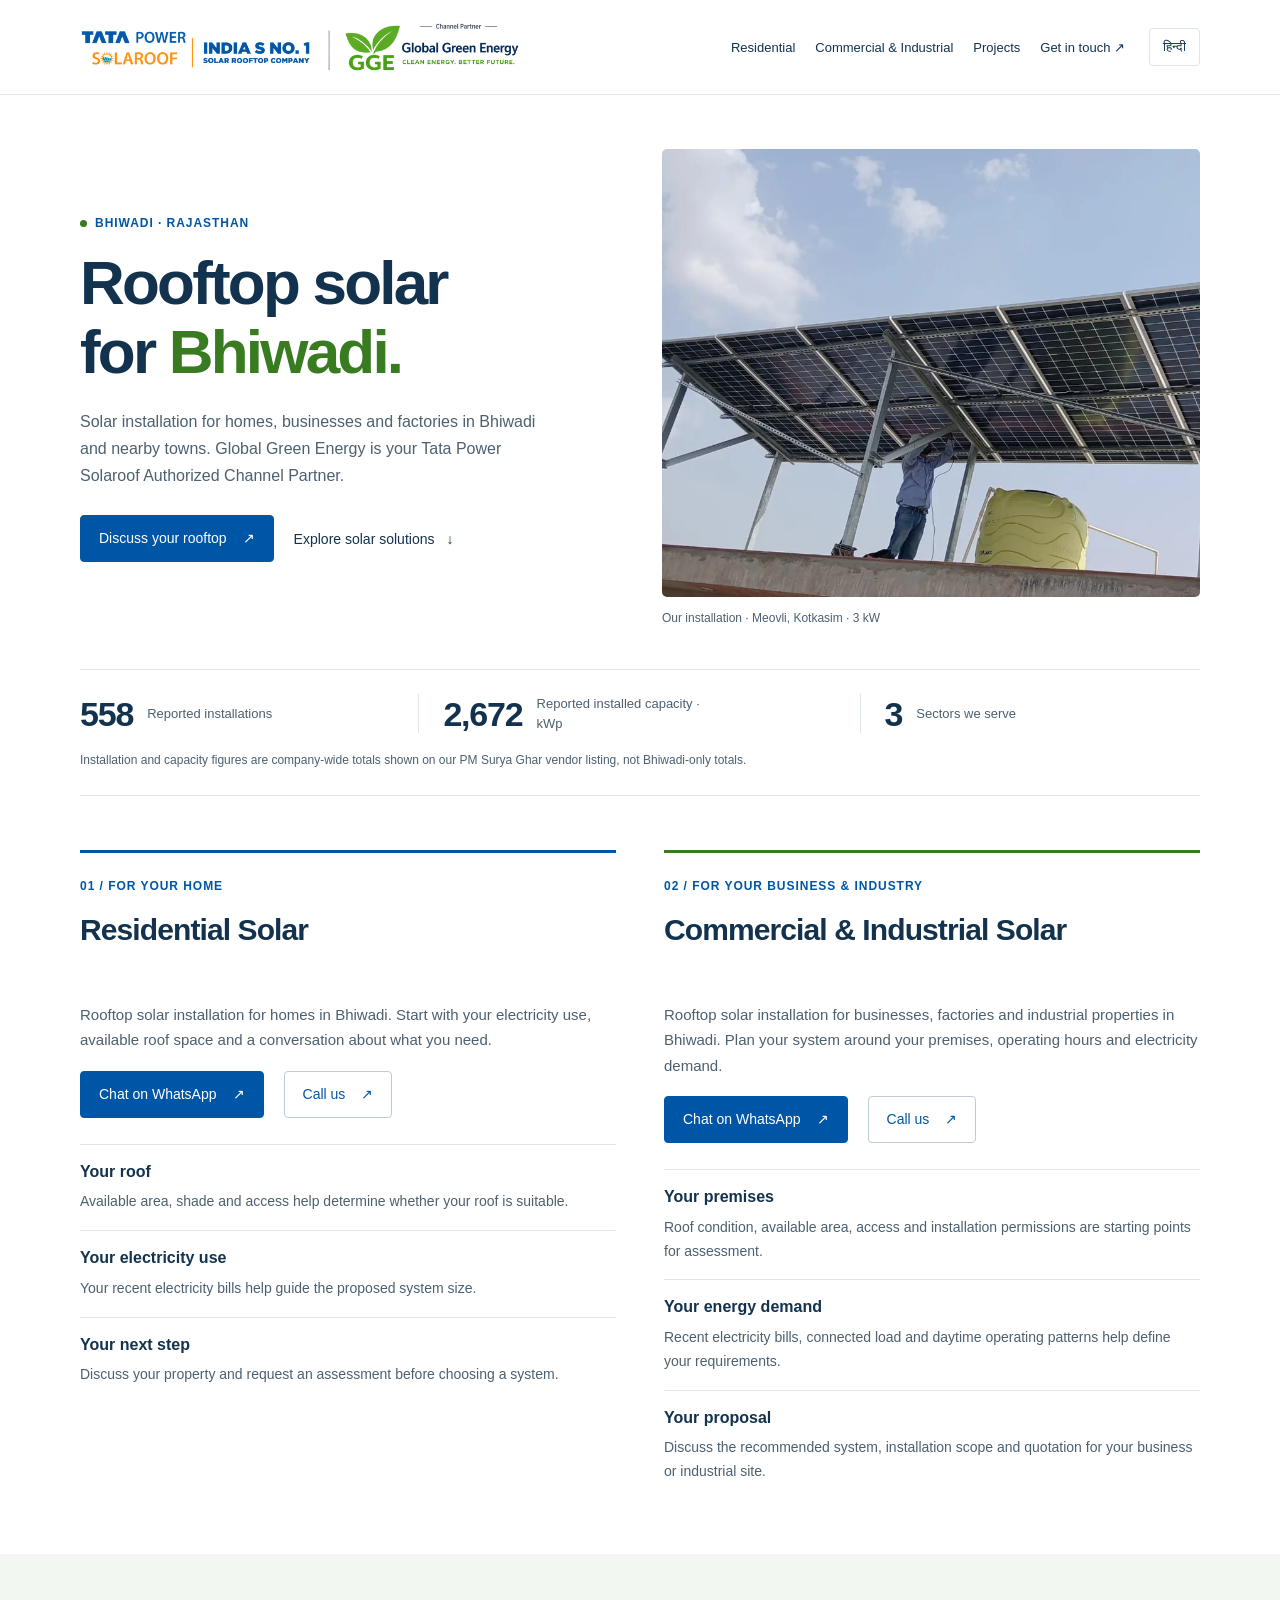
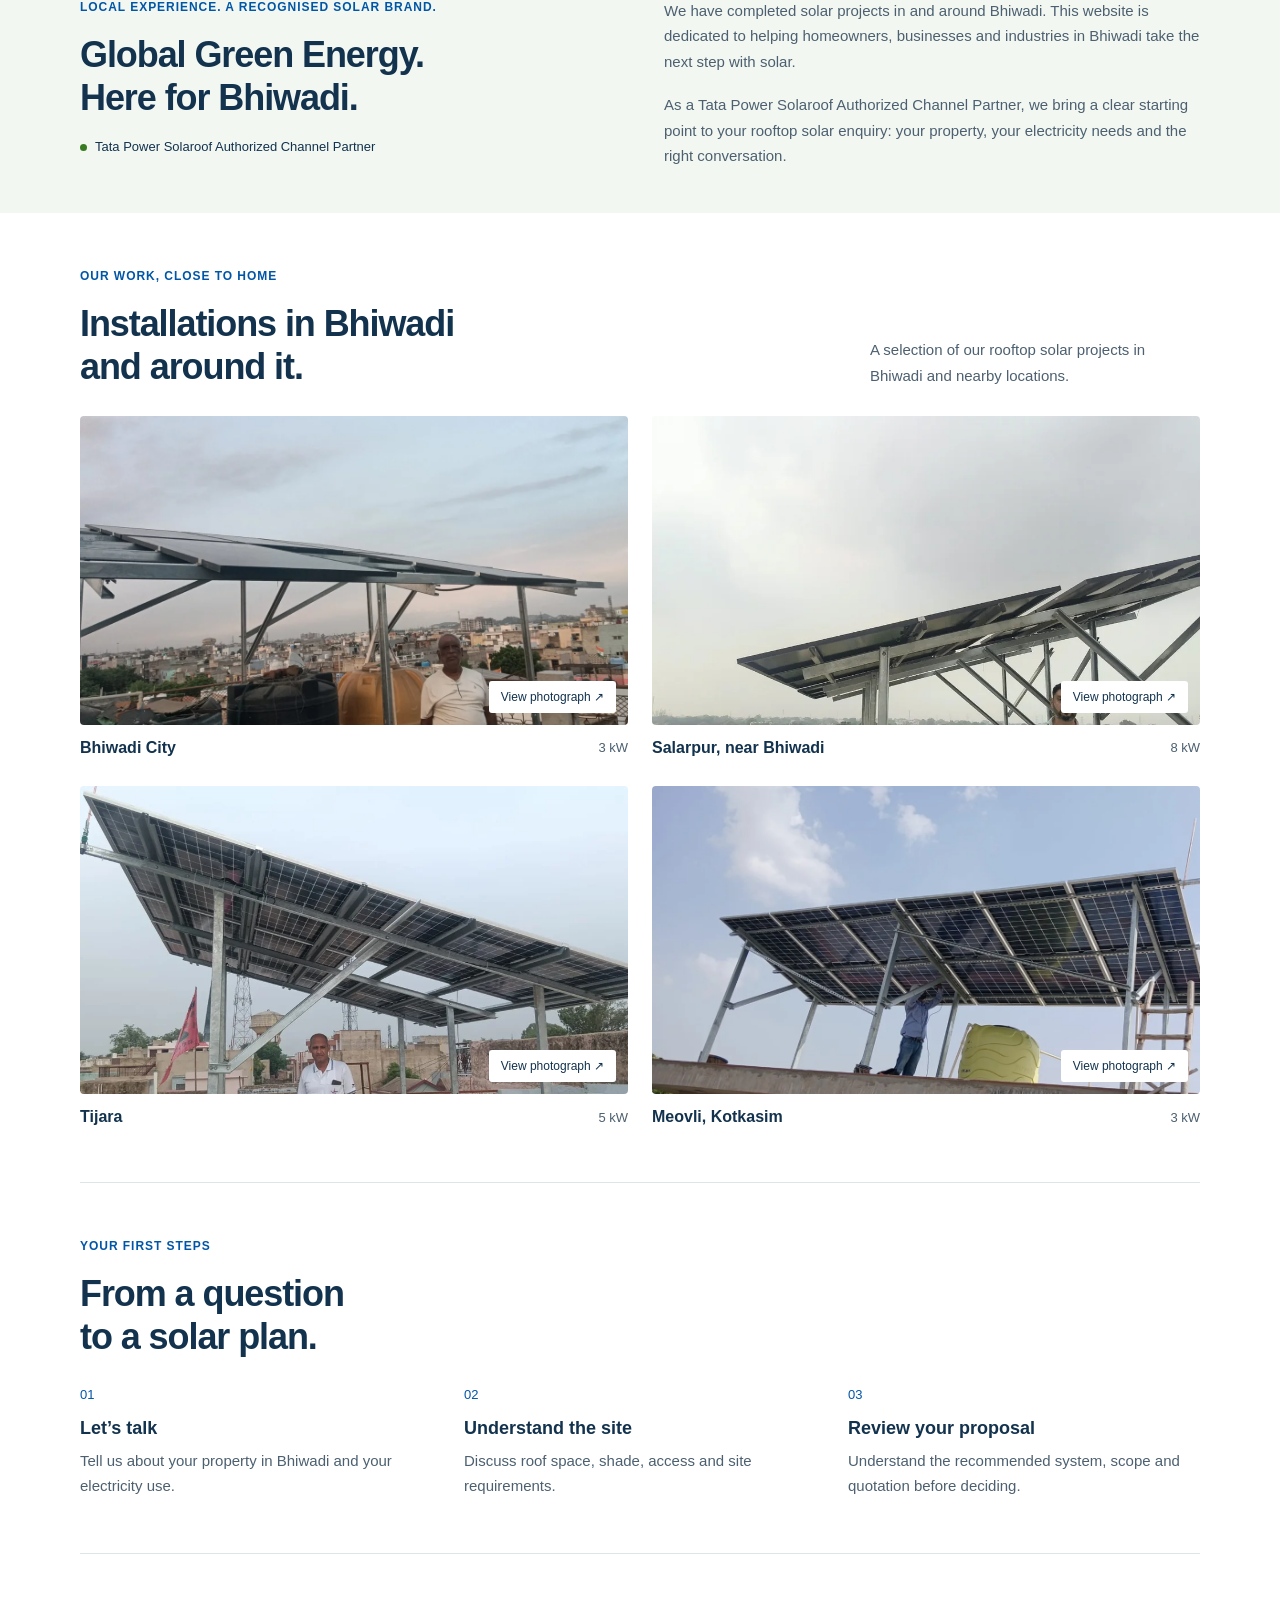
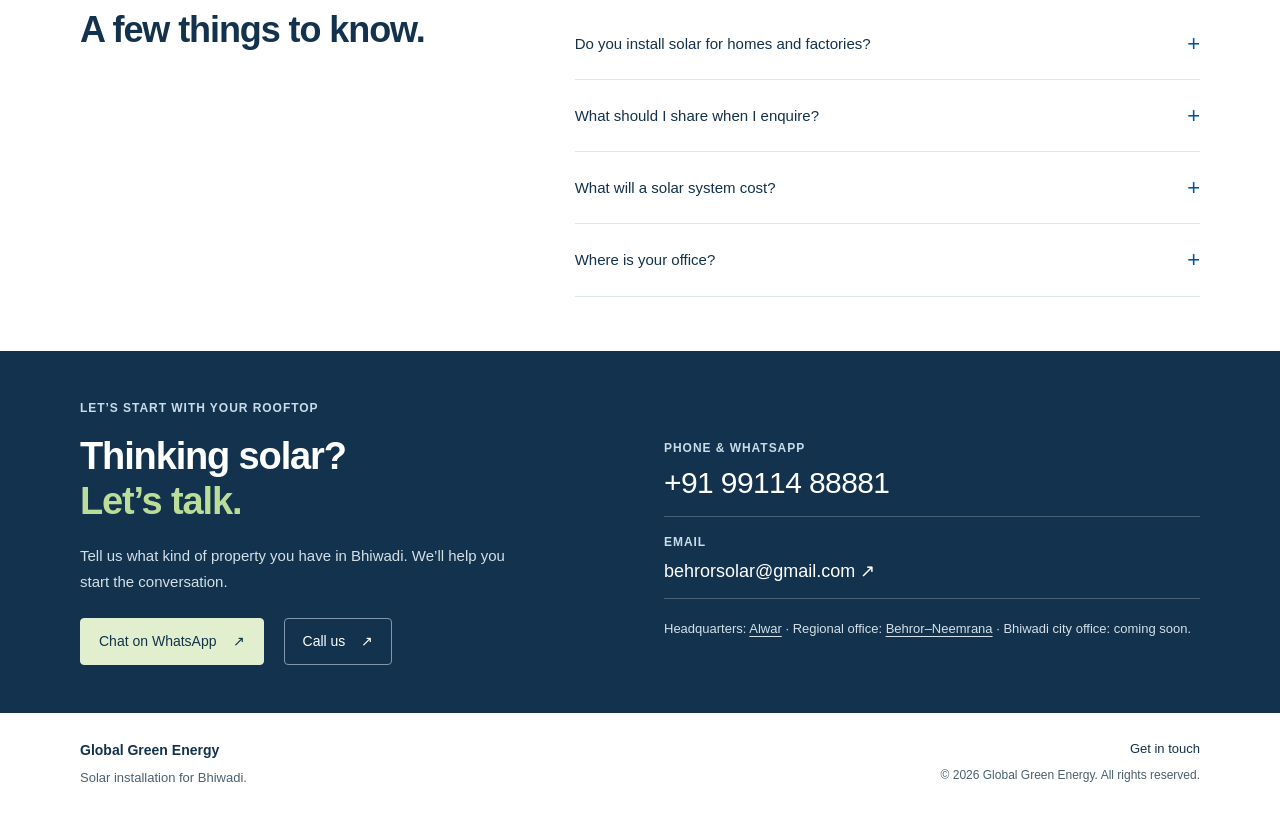
==== index.html @ 9666decd "Add files via upload" ====
<!doctype html>
<html lang="en">
  <head>
    <meta charset="utf-8">
    <meta name="viewport" content="width=device-width, initial-scale=1">
    <title>Solar Installation in Bhiwadi | Global Green Energy</title>
    <meta name="description" content="Solar installation for homes, businesses and factories in Bhiwadi and nearby towns. Global Green Energy is your Tata Power Solaroof Authorized Channel Partner.">
    <link rel="canonical" href="https://www.globalgreenenergy.co.in/">
    <link rel="alternate" hreflang="en" href="https://www.globalgreenenergy.co.in/">
    <link rel="alternate" hreflang="hi" href="https://www.globalgreenenergy.co.in/hi/">
    <link rel="alternate" hreflang="x-default" href="https://www.globalgreenenergy.co.in/">
    <meta property="og:title" content="Solar Installation in Bhiwadi | Global Green Energy">
    <meta property="og:description" content="Solar installation for homes, businesses and factories in Bhiwadi and nearby towns. Global Green Energy is your Tata Power Solaroof Authorized Channel Partner.">
    <meta property="og:type" content="website">
    <meta property="og:url" content="https://www.globalgreenenergy.co.in/">
    <meta property="og:locale" content="en_IN">
    <meta name="theme-color" content="#0056a6">
    <link rel="icon" href="/favicon.svg" type="image/svg+xml">
    <link rel="stylesheet" href="/styles.css">
  </head>
  <body>
    <a class="skip-link" href="#main">Skip to content</a>
    <!-- Header: logo, navigation and language link -->
    <header class="site-header">
      <div class="wrap header-inner">
        <a class="brand" href="#main" aria-label="Global Green Energy Home"><picture><source type="image/webp" srcset="/images/combined-logo-800.webp 800w, /images/combined-logo-1600.webp 1600w" sizes="(max-width: 600px) calc(100vw - 40px), 440px"><img class="brand-logo" src="/images/combined-logo.png" width="800" height="91" alt="Tata Power Solaroof Authorized Channel Partner — Global Green Energy" fetchpriority="high" decoding="async"></picture></a>
        <nav aria-label="Main navigation">
          <a href="#residential">Residential</a>
          <a href="#commercial-industrial">Commercial &amp; Industrial</a>
          <a href="#projects">Projects</a>
          <a href="#contact">Get in touch <span aria-hidden="true">↗</span></a>
        </nav>
        <a class="language-link" lang="hi" hreflang="hi" href="/hi/">हिन्दी</a>
      </div>
    </header>
    <main id="main">
      <!-- Introduction: edit the heading, text and photo here -->
      <section class="hero wrap">
        <div class="hero-copy">
          <p class="eyebrow"><span class="status-dot"></span>BHIWADI · RAJASTHAN</p>
          <h1>Rooftop solar<br>for <em>Bhiwadi.</em></h1>
          <p class="hero-intro">Solar installation for homes, businesses and factories in Bhiwadi and nearby towns. Global Green Energy is your Tata Power Solaroof Authorized Channel Partner.</p>
          <div class="actions">
            <a class="button" href="#contact">Discuss your rooftop <span aria-hidden="true">↗</span></a>
            <a class="text-link" href="#solutions">Explore solar solutions <span aria-hidden="true">↓</span></a>
          </div>
        </div>
        <figure class="hero-photo">
          <img src="/images/meovli-kotkasim-3kw.webp" width="1200" height="714" alt="Our 3 kW rooftop solar installation in Meovli, Kotkasim" fetchpriority="high" decoding="async">
          <figcaption>Our installation · Meovli, Kotkasim · 3 kW</figcaption>
        </figure>
      </section>
      <section class="stats-section wrap" aria-label="Our experience">
        <div class="stats">
          <div>
            <strong>558</strong>
            <span>Reported installations</span>
          </div>
          <div>
            <strong>2,672</strong>
            <span>Reported installed capacity · kWp</span>
          </div>
          <div>
            <strong>3</strong>
            <span>Sectors we serve</span>
          </div>
        </div>
        <p class="stats-note">Installation and capacity figures are company-wide totals shown on our PM Surya Ghar vendor listing, not Bhiwadi-only totals.</p>
      </section>
      <!-- Services: residential and commercial / industrial -->
      <div class="wrap solar-sections" id="solutions">
        <section class="solar-section" id="residential" aria-labelledby="residential-title">
          <div class="solar-section-intro">
            <p class="eyebrow">01 / FOR YOUR HOME</p>
            <h2 id="residential-title">Residential Solar</h2>
            <p>Rooftop solar installation for homes in Bhiwadi. Start with your electricity use, available roof space and a conversation about what you need.</p>
            <div class="actions">
              <a class="button" href="https://wa.me/919911488881?text=Hello%20Global%20Green%20Energy%2C%20I%20would%20like%20to%20discuss%20residential%20rooftop%20solar%20in%20Bhiwadi." target="_blank" rel="noopener noreferrer">Chat on WhatsApp <span aria-hidden="true">↗</span></a>
              <a class="button outline" href="tel:+919911488881">Call us <span aria-hidden="true">↗</span></a>
            </div>
          </div>
          <div class="solar-section-points">
            <article>
              <h3>Your roof</h3>
              <p>Available area, shade and access help determine whether your roof is suitable.</p>
            </article>
            <article>
              <h3>Your electricity use</h3>
              <p>Your recent electricity bills help guide the proposed system size.</p>
            </article>
            <article>
              <h3>Your next step</h3>
              <p>Discuss your property and request an assessment before choosing a system.</p>
            </article>
          </div>
        </section>
        <section class="solar-section" id="commercial-industrial" aria-labelledby="commercial-industrial-title">
          <div class="solar-section-intro">
            <p class="eyebrow">02 / FOR YOUR BUSINESS &amp; INDUSTRY</p>
            <h2 id="commercial-industrial-title">Commercial &amp; Industrial Solar</h2>
            <p>Rooftop solar installation for businesses, factories and industrial properties in Bhiwadi. Plan your system around your premises, operating hours and electricity demand.</p>
            <div class="actions">
              <a class="button" href="https://wa.me/919911488881?text=Hello%20Global%20Green%20Energy%2C%20I%20would%20like%20to%20discuss%20commercial%20or%20industrial%20rooftop%20solar%20in%20Bhiwadi." target="_blank" rel="noopener noreferrer">Chat on WhatsApp <span aria-hidden="true">↗</span></a>
              <a class="button outline" href="tel:+919911488881">Call us <span aria-hidden="true">↗</span></a>
            </div>
          </div>
          <div class="solar-section-points">
            <article>
              <h3>Your premises</h3>
              <p>Roof condition, available area, access and installation permissions are starting points for assessment.</p>
            </article>
            <article>
              <h3>Your energy demand</h3>
              <p>Recent electricity bills, connected load and daytime operating patterns help define your requirements.</p>
            </article>
            <article>
              <h3>Your proposal</h3>
              <p>Discuss the recommended system, installation scope and quotation for your business or industrial site.</p>
            </article>
          </div>
        </section>
      </div>
      <section class="about-section" id="experience">
        <div class="wrap about-grid">
          <div>
            <p class="eyebrow">LOCAL EXPERIENCE. A RECOGNISED SOLAR BRAND.</p>
            <h2>Global Green Energy.<br>Here for Bhiwadi.</h2>
            <div class="partner-label"><span class="status-dot"></span>Tata Power Solaroof Authorized Channel Partner</div>
          </div>
          <div class="about-copy">
            <p>We have completed solar projects in and around Bhiwadi. This website is dedicated to helping homeowners, businesses and industries in Bhiwadi take the next step with solar.</p>
            <p>As a Tata Power Solaroof Authorized Channel Partner, we bring a clear starting point to your rooftop solar enquiry: your property, your electricity needs and the right conversation.</p>
          </div>
        </div>
      </section>
      <!-- Projects: put photos in /images; update src, srcset, href, alt and the caption together -->
      <section class="section wrap project-section" id="projects" aria-labelledby="projects-title">
        <div class="section-heading">
          <div>
            <p class="eyebrow">OUR WORK, CLOSE TO HOME</p>
            <h2 id="projects-title">Installations in Bhiwadi<br>and around it.</h2>
          </div>
          <p>A selection of our rooftop solar projects in Bhiwadi and nearby locations.</p>
        </div>
        <div class="project-grid">
          <figure class="project-photo">
            <a class="project-image-link" href="/images/bhiwadi-city-3kw.webp" target="_blank" rel="noopener noreferrer" aria-label="View photograph: Bhiwadi City, 3 kW"><img src="/images/bhiwadi-city-3kw.webp" width="1200" height="760" loading="lazy" decoding="async" alt="Bhiwadi City — 3 kW rooftop solar installation"><span class="photo-view">View photograph <span aria-hidden="true">↗</span></span></a>
            <figcaption>
              <h3>Bhiwadi City</h3>
              <span>3 kW</span>
            </figcaption>
          </figure>
          <figure class="project-photo">
            <a class="project-image-link" href="/images/salarpur-8kw.webp" target="_blank" rel="noopener noreferrer" aria-label="View photograph: Salarpur, near Bhiwadi, 8 kW"><img src="/images/salarpur-8kw.webp" width="1200" height="540" loading="lazy" decoding="async" alt="Salarpur, near Bhiwadi — 8 kW rooftop solar installation"><span class="photo-view">View photograph <span aria-hidden="true">↗</span></span></a>
            <figcaption>
              <h3>Salarpur, near Bhiwadi</h3>
              <span>8 kW</span>
            </figcaption>
          </figure>
          <figure class="project-photo">
            <a class="project-image-link" href="/images/tijara-5kw.webp" target="_blank" rel="noopener noreferrer" aria-label="View photograph: Tijara, 5 kW"><img src="/images/tijara-5kw.webp" width="1200" height="540" loading="lazy" decoding="async" alt="Tijara — 5 kW rooftop solar installation"><span class="photo-view">View photograph <span aria-hidden="true">↗</span></span></a>
            <figcaption>
              <h3>Tijara</h3>
              <span>5 kW</span>
            </figcaption>
          </figure>
          <figure class="project-photo">
            <a class="project-image-link" href="/images/meovli-kotkasim-3kw.webp" target="_blank" rel="noopener noreferrer" aria-label="View photograph: Meovli, Kotkasim, 3 kW"><img src="/images/meovli-kotkasim-3kw.webp" width="1200" height="714" loading="lazy" decoding="async" alt="Meovli, Kotkasim — 3 kW rooftop solar installation"><span class="photo-view">View photograph <span aria-hidden="true">↗</span></span></a>
            <figcaption>
              <h3>Meovli, Kotkasim</h3>
              <span>3 kW</span>
            </figcaption>
          </figure>
        </div>
      </section>
      <section class="section wrap process">
        <div class="section-heading">
          <div>
            <p class="eyebrow">YOUR FIRST STEPS</p>
            <h2>From a question<br>to a solar plan.</h2>
          </div>
        </div>
        <ol class="process-grid">
          <li>
            <span class="step-number">01</span>
            <h3>Let’s talk</h3>
            <p>Tell us about your property in Bhiwadi and your electricity use.</p>
          </li>
          <li>
            <span class="step-number">02</span>
            <h3>Understand the site</h3>
            <p>Discuss roof space, shade, access and site requirements.</p>
          </li>
          <li>
            <span class="step-number">03</span>
            <h3>Review your proposal</h3>
            <p>Understand the recommended system, scope and quotation before deciding.</p>
          </li>
        </ol>
      </section>
      <section class="section wrap faq">
        <h2>A few things to know.</h2>
        <div>
          <details>
            <summary>Do you install solar for homes and factories?<span aria-hidden="true">+</span></summary>
            <p>Yes. We offer residential, commercial and industrial solar installation in Bhiwadi.</p>
          </details>
          <details>
            <summary>What should I share when I enquire?<span aria-hidden="true">+</span></summary>
            <p>Your property location in Bhiwadi, property type and a recent electricity bill are useful starting points.</p>
          </details>
          <details>
            <summary>What will a solar system cost?<span aria-hidden="true">+</span></summary>
            <p>A quotation depends on the proposed capacity, equipment and site requirements. Contact us to discuss your property.</p>
          </details>
          <details>
            <summary>Where is your office?<span aria-hidden="true">+</span></summary>
            <p>We are headquartered in <a href="https://www.ggenergy.in/" target="_blank" rel="noopener noreferrer">Alwar</a>, with a regional office serving <a href="https://behrorsolar.in/" target="_blank" rel="noopener noreferrer">Behror–Neemrana</a>. Our office in Bhiwadi city is coming soon. Until then, please contact us by phone, WhatsApp or email.</p>
          </details>
        </div>
      </section>
      <!-- Contact: keep phone, WhatsApp and email links in both language pages in sync -->
      <section class="contact-section" id="contact">
        <div class="wrap contact-grid">
          <div>
            <p class="eyebrow">LET’S START WITH YOUR ROOFTOP</p>
            <h2>Thinking solar?<br><em>Let’s talk.</em></h2>
            <p class="contact-copy">Tell us what kind of property you have in Bhiwadi. We’ll help you start the conversation.</p>
            <div class="actions">
              <a class="button" href="https://wa.me/919911488881?text=Hello%20Global%20Green%20Energy%2C%20I%20am%20interested%20in%20solar%20installation%20in%20Bhiwadi.%20Property%20type%3A%20__.%20Monthly%20electricity%20bill%3A%20__." target="_blank" rel="noopener noreferrer">Chat on WhatsApp <span aria-hidden="true">↗</span></a>
              <a class="button outline" href="tel:+919911488881">Call us <span aria-hidden="true">↗</span></a>
            </div>
          </div>
          <div class="contact-details">
            <div>
              <span class="eyebrow">PHONE &amp; WHATSAPP</span>
              <a class="contact-value" href="tel:+919911488881">+91 99114 88881</a>
            </div>
            <div>
              <span class="eyebrow">EMAIL</span>
              <a class="contact-email" href="mailto:behrorsolar@gmail.com">behrorsolar@gmail.com <span aria-hidden="true">↗</span></a>
            </div>
            <p class="office-note">Headquarters: <a href="https://www.ggenergy.in/" target="_blank" rel="noopener noreferrer">Alwar</a> · Regional office: <a href="https://behrorsolar.in/" target="_blank" rel="noopener noreferrer">Behror–Neemrana</a> · Bhiwadi city office: coming soon.</p>
          </div>
        </div>
      </section>
    </main>
    <footer class="site-footer">
      <div class="wrap footer-inner">
        <div>
          <strong>Global Green Energy</strong>
          <p>Solar installation for Bhiwadi.</p>
        </div>
        <div>
          <a href="#contact">Get in touch</a>
          <span>© 2026 Global Green Energy. All rights reserved.</span>
        </div>
      </div>
    </footer>
  </body>
</html>
---- styles.css ----
/* Shared by English and Hindi. Change brand colours here. */
:root {
  --blue: #0056a6;
  --ink: #12324d;
  --text: #4c6070;
  --green: #397b20;
  --gold: #f5a51a;
  --line: #dde5e9;
  --wash: #f3f7f2;
  --paper: #fff;
  font-family: Arial, "Nirmala UI", sans-serif;
  color: var(--ink);
  background: var(--paper);
  font-synthesis: none;
}
* { box-sizing: border-box; }
html { scroll-behavior: smooth; scroll-padding-top: 24px; }
body { margin: 0; }
a { color: inherit; text-decoration: none; }
img { max-width: 100%; }
a, summary { -webkit-tap-highlight-color: transparent; }
a:focus-visible, summary:focus-visible { outline: 3px solid var(--gold); outline-offset: 5px; }
::selection { background: #dceccb; }
h1, h2, h3, p { margin-top: 0; }
h1, h2, h3 { font-weight: 600; }
h1 { font-size: clamp(40px, 5vw, 62px); line-height: 1.1; letter-spacing: -.045em; margin-bottom: 22px; }
h2 { font-size: clamp(28px, 3vw, 36px); line-height: 1.2; letter-spacing: -.03em; margin-bottom: 18px; }
h3 { font-size: 18px; line-height: 1.35; margin-bottom: 8px; }
p { font-size: 16px; line-height: 1.7; color: var(--text); margin-bottom: 18px; }
em { font-style: normal; color: var(--green); }
.wrap { width: min(1120px, calc(100% - 64px)); margin-inline: auto; }
.eyebrow { font-size: 12px; font-weight: 700; letter-spacing: .08em; line-height: 1.6; margin-bottom: 16px; color: var(--blue); }
.status-dot { display: inline-block; width: 7px; height: 7px; border-radius: 50%; background: var(--green); margin-right: 8px; vertical-align: middle; }
.skip-link { position: absolute; top: -100px; left: 20px; z-index: 10; padding: 15px; background: var(--ink); color: white; }
.skip-link:focus { top: 10px; }

/* Compact header; the combined logo keeps its original proportions. */
.site-header { border-bottom: 1px solid var(--line); }
.header-inner { display: flex; align-items: center; gap: 24px; padding-block: 22px; }
.brand { display: block; width: 440px; max-width: 40%; margin-right: auto; flex-shrink: 0; }
.brand-logo { display: block; width: 100%; height: auto; }
.header-inner nav { display: flex; align-items: center; gap: 20px; font-size: 13px; }
.header-inner nav a { padding-block: 12px; }
.header-inner nav a:hover, .text-link:hover { color: var(--blue); text-decoration: underline; text-underline-offset: 4px; }
.language-link { font-size: 13px; border: 1px solid var(--line); border-radius: 4px; padding: 10px 13px; white-space: nowrap; }
.language-link:hover { background: var(--wash); }

/* Introduction and genuine project photograph. */
.hero { display: grid; grid-template-columns: 1fr 1fr; align-items: center; gap: 44px; padding-block: 54px 42px; }
.hero-intro { max-width: 480px; margin-bottom: 26px; }
.actions { display: flex; flex-wrap: wrap; align-items: center; gap: 12px 20px; }
.button { display: inline-flex; align-items: center; justify-content: center; gap: 16px; min-height: 46px; border: 1px solid var(--blue); border-radius: 4px; padding: 12px 18px; background: var(--blue); color: white; font-size: 14px; line-height: 1.5; }
.button:hover { background: #004585; border-color: #004585; }
.button.outline { background: transparent; color: var(--blue); border-color: #bdcdd8; }
.button.outline:hover { background: #edf4fa; }
.text-link { font-size: 14px; display: inline-flex; align-items: center; gap: 12px; padding-block: 12px; }
.hero-photo { margin: 0; min-width: 0; }
.hero-photo img { display: block; width: 100%; height: auto; aspect-ratio: 6 / 5; object-fit: cover; border-radius: 5px; }
.hero-photo figcaption { padding-top: 12px; font-size: 12px; line-height: 1.5; color: var(--text); }
.stats-section { border-block: 1px solid var(--line); padding-block: 24px; }
.stats { display: grid; grid-template-columns: 1fr 1.3fr 1fr; }
.stats > div { display: flex; align-items: center; gap: 14px; padding-inline: 24px; border-right: 1px solid var(--line); }
.stats > div:first-child { padding-left: 0; }
.stats > div:last-child { border: 0; }
.stats strong { font-size: 34px; letter-spacing: -.035em; line-height: 1; }
.stats span { font-size: 13px; line-height: 1.5; max-width: 170px; color: var(--text); }
.stats-note { font-size: 12px; line-height: 1.6; margin: 18px 0 0; }

/* Services sit together on desktop and stack on smaller screens. */
.solar-sections { display: grid; grid-template-columns: 1fr 1fr; gap: 48px; padding-block: 54px; }
.solar-section { min-width: 0; border-top: 3px solid var(--blue); padding-top: 24px; display: flex; flex-direction: column; }
.solar-section:nth-child(2) { border-top-color: var(--green); }
.solar-section h2 { font-size: 30px; min-height: 72px; max-width: 440px; }
.solar-section-intro > p:not(.eyebrow) { font-size: 15px; }
.solar-section-points { margin-top: 26px; }
.solar-section-points article { border-top: 1px solid var(--line); padding-top: 16px; }
.solar-section-points h3 { font-size: 16px; }
.solar-section-points p { font-size: 14px; margin-bottom: 16px; }
.about-section { background: var(--wash); padding-block: 44px; }
.about-grid { display: grid; grid-template-columns: 1fr 1fr; gap: 48px; }
.about-copy p { font-size: 15px; }
.about-copy p:last-child { margin-bottom: 0; }
.partner-label { font-size: 13px; line-height: 1.6; max-width: 390px; }

/* Photos can be replaced directly in /images. */
.section { padding-block: 54px; }
.section-heading { display: flex; justify-content: space-between; align-items: end; gap: 32px; margin-bottom: 28px; }
.section-heading h2 { margin-bottom: 0; }
.section-heading > p { max-width: 330px; font-size: 15px; margin-bottom: 0; }
.project-grid { display: grid; grid-template-columns: 1fr 1fr; gap: 28px 24px; }
.project-photo { margin: 0; min-width: 0; }
.project-image-link { display: block; position: relative; overflow: hidden; border-radius: 4px; background: var(--wash); }
.project-image-link img { display: block; width: 100%; height: auto; aspect-ratio: 16 / 9; object-fit: cover; }
.photo-view { position: absolute; right: 12px; bottom: 12px; background: white; border-radius: 3px; padding: 9px 12px; font-size: 12px; }
.project-image-link:hover .photo-view { color: var(--blue); }
.project-photo figcaption { display: flex; justify-content: space-between; align-items: center; gap: 16px; padding-top: 12px; }
.project-photo h3 { font-size: 16px; margin: 0; }
.project-photo figcaption > span { font-size: 13px; white-space: nowrap; color: var(--text); }
.process { border-top: 1px solid var(--line); }
.process-grid { list-style: none; padding: 0; margin: 28px 0 0; display: grid; grid-template-columns: repeat(3, 1fr); gap: 32px; }
.step-number { display: block; color: var(--blue); font-size: 13px; margin-bottom: 14px; }
.process-grid p { font-size: 15px; margin: 0; }
.faq { display: grid; grid-template-columns: 1fr 1.4fr; gap: 48px; border-top: 1px solid var(--line); }
details { border-top: 1px solid var(--line); }
details:first-child { border-top: 0; }
details:last-child { border-bottom: 1px solid var(--line); }
summary { display: flex; justify-content: space-between; align-items: center; gap: 20px; padding-block: 18px; cursor: pointer; list-style: none; font-size: 15px; line-height: 1.6; }
summary::-webkit-details-marker { display: none; }
summary span { font-size: 22px; color: var(--blue); }
details[open] summary span { transform: rotate(45deg); }
details p { font-size: 15px; padding-bottom: 6px; }
details p a, .office-note a { text-decoration: underline; text-underline-offset: 3px; }
details p a { color: var(--blue); }

/* Contact and footer. */
.contact-section { background: var(--ink); color: white; padding-block: 48px; }
.contact-grid { display: grid; grid-template-columns: 1fr 1fr; gap: 48px; align-items: center; }
.contact-section .eyebrow { color: #c8dce9; }
.contact-section h2 { font-size: 38px; }
.contact-section em { color: #badd9a; }
.contact-copy { color: #d4e0e8; font-size: 15px; max-width: 430px; margin-bottom: 24px; }
.contact-section .button { background: #e2efcf; color: var(--ink); border-color: #e2efcf; }
.contact-section .button:hover { background: #f0f6e9; }
.contact-section .button.outline { background: transparent; border-color: #8198aa; color: white; }
.contact-section .button.outline:hover { background: #214561; }
.contact-details > div { padding-block: 16px; border-bottom: 1px solid #486175; }
.contact-details .eyebrow { display: block; margin-bottom: 8px; }
.contact-value { font-size: 30px; letter-spacing: -.02em; display: block; }
.contact-email { font-size: 18px; overflow-wrap: anywhere; }
.office-note { font-size: 13px; line-height: 1.8; color: #d4e0e8; margin: 18px 0 0; }
.site-footer { padding-block: 28px; }
.footer-inner { display: flex; justify-content: space-between; gap: 24px; }
.footer-inner strong { font-size: 14px; }
.footer-inner p { font-size: 13px; margin: 8px 0 0; }
.footer-inner > div:last-child { display: flex; flex-direction: column; align-items: end; gap: 12px; font-size: 13px; }
.footer-inner span { font-size: 12px; color: var(--text); }
.standalone { padding-block: 80px; max-width: 800px; }

/* Hindi needs more line height than English. */
html[lang="hi"] h1 { font-size: clamp(36px, 4.4vw, 54px); line-height: 1.4; letter-spacing: -.02em; }
html[lang="hi"] h2, html[lang="hi"] h3 { line-height: 1.5; letter-spacing: 0; }
html[lang="hi"] p { line-height: 1.9; }
html[lang="hi"] .eyebrow { letter-spacing: 0; }
html[lang="hi"] .solar-section h2 { min-height: 90px; }

@media (max-width: 1100px) {
  .header-inner { flex-wrap: wrap; gap: 12px; padding-block: 18px 10px; }
  .brand { width: 440px; max-width: calc(100% - 100px); }
  .language-link { order: 1; }
  .header-inner nav { order: 2; width: 100%; justify-content: space-between; border-top: 1px solid var(--line); margin-top: 6px; }
  .hero { gap: 28px; }
  .solar-sections, .about-grid, .contact-grid, .faq { gap: 32px; }
}
@media (max-width: 760px) {
  .wrap { width: calc(100% - 40px); }
  .header-inner { gap: 12px; }
  .brand { width: 380px; }
  .header-inner nav { gap: 6px 18px; flex-wrap: wrap; justify-content: flex-start; font-size: 12px; }
  .header-inner nav a { padding-block: 8px; }
  .hero { grid-template-columns: 1fr; gap: 28px; padding-block: 34px; }
  .hero-intro { max-width: 560px; }
  .hero-photo img { aspect-ratio: 16 / 10; }
  .stats { grid-template-columns: 1fr 1.2fr; }
  .stats > div { display: block; padding-inline: 18px; }
  .stats > div:nth-child(2) { border: 0; padding-right: 0; }
  .stats > div:last-child { display: none; }
  .stats strong { display: block; margin-bottom: 8px; font-size: 30px; }
  .stats span { display: block; }
  .solar-sections, .about-grid, .contact-grid, .faq { grid-template-columns: 1fr; gap: 32px; }
  .solar-sections, .section { padding-block: 36px; }
  .solar-section h2, html[lang="hi"] .solar-section h2 { min-height: 0; }
  .solar-section-points { margin-top: 22px; }
  .about-section, .contact-section { padding-block: 36px; }
  .section-heading { display: block; margin-bottom: 24px; }
  .section-heading > p { margin-top: 16px; max-width: 500px; }
  .project-grid { grid-template-columns: 1fr; gap: 24px; }
  .process-grid { grid-template-columns: 1fr; gap: 24px; }
  .step-number { margin-bottom: 8px; }
  .faq { gap: 8px; }
  .faq h2 { margin-bottom: 12px; }
  .contact-section h2 { font-size: 34px; }
  .footer-inner { flex-direction: column; gap: 20px; }
  .footer-inner > div:last-child { align-items: start; }
}
@media (max-width: 400px) {
  .brand { max-width: calc(100% - 84px); }
  .language-link { padding: 9px 10px; }
  h1 { font-size: 38px; }
  .button { padding-inline: 14px; }
  .contact-value { font-size: 27px; }
}
@media (prefers-reduced-motion: reduce) {
  html { scroll-behavior: auto; }
}
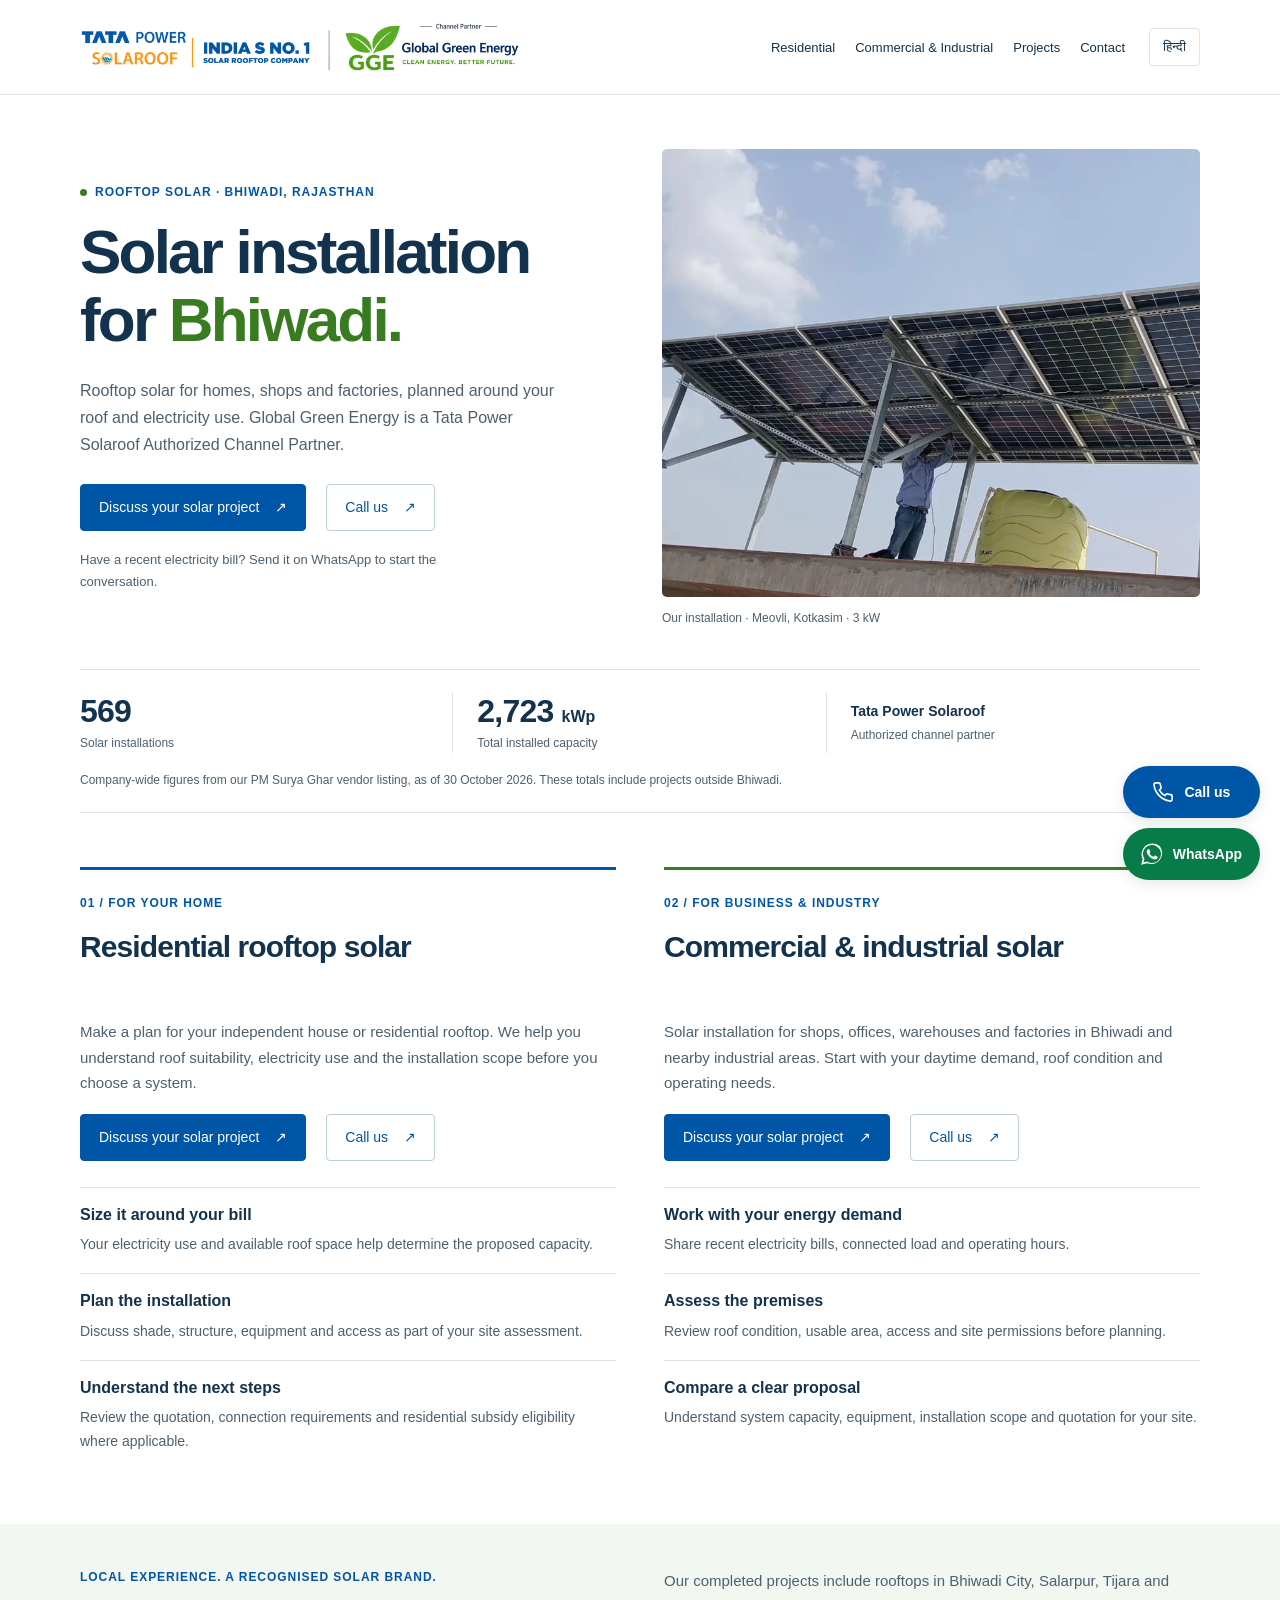
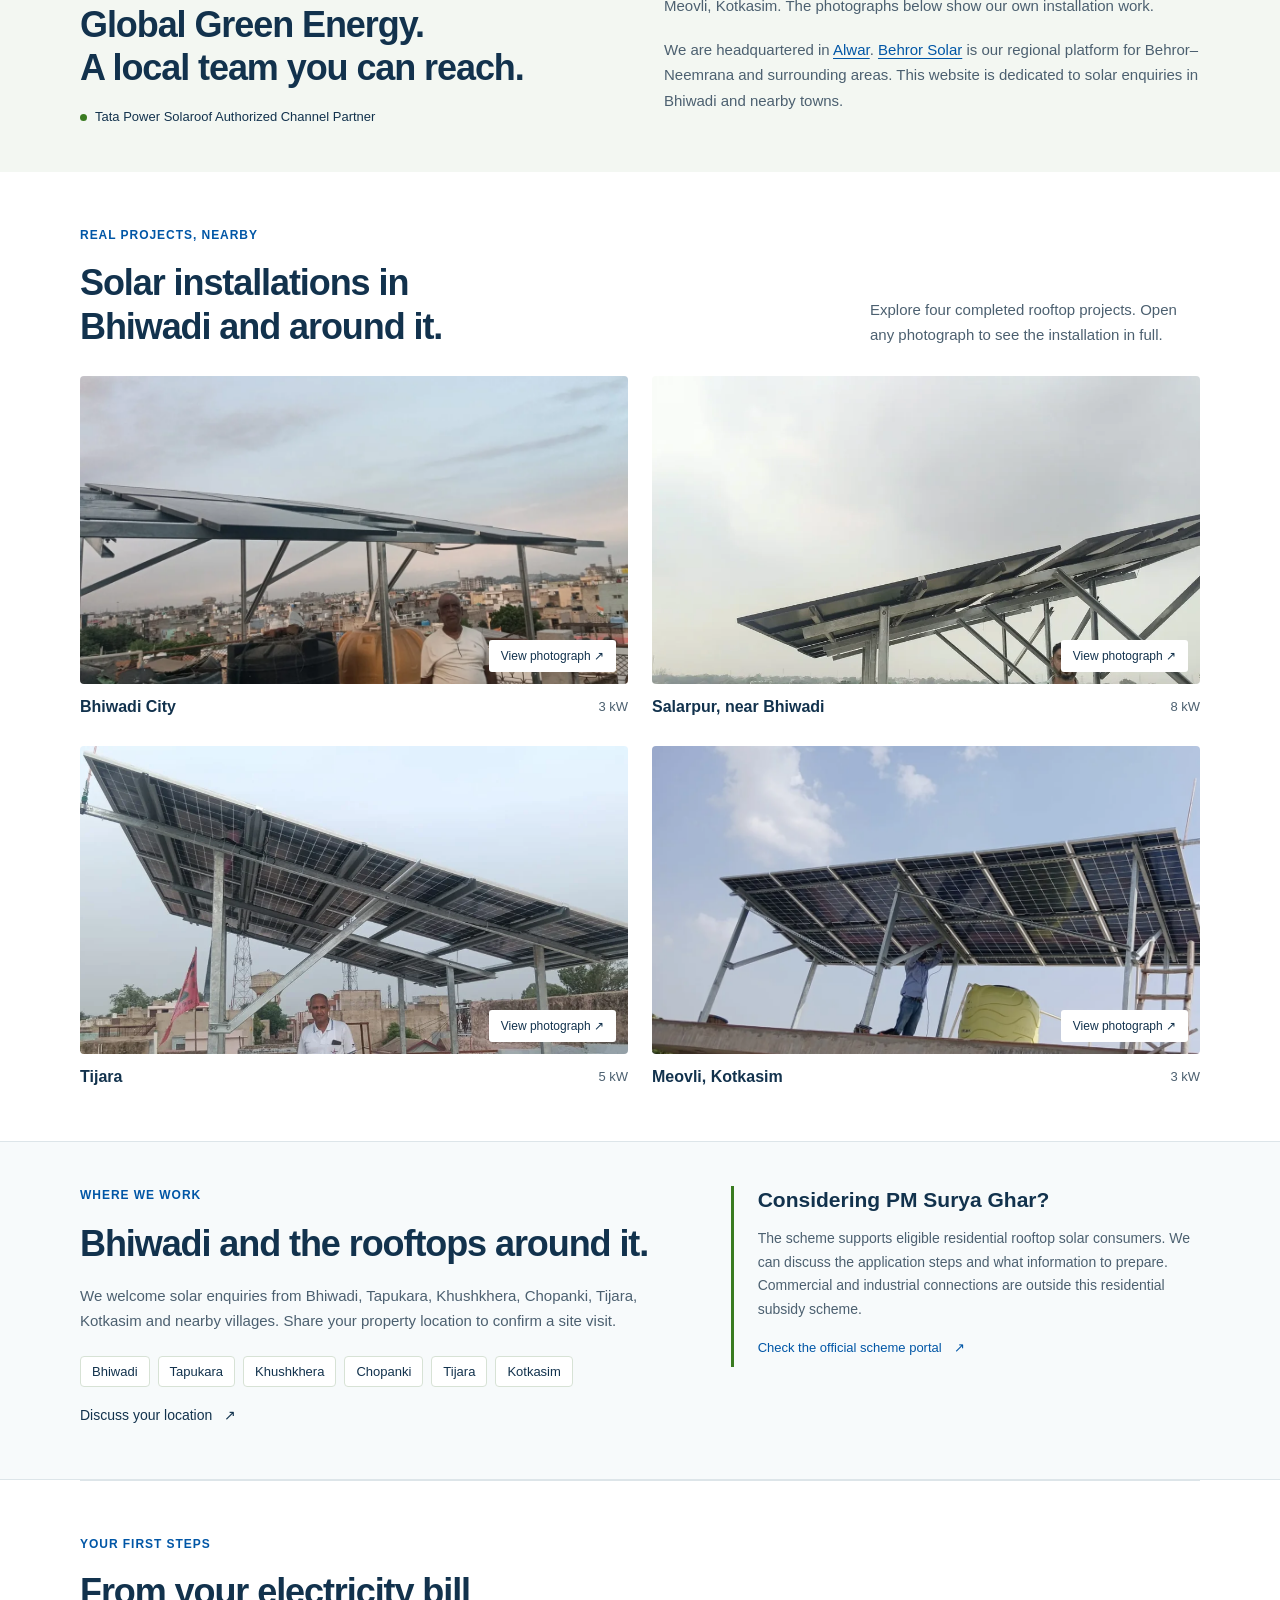
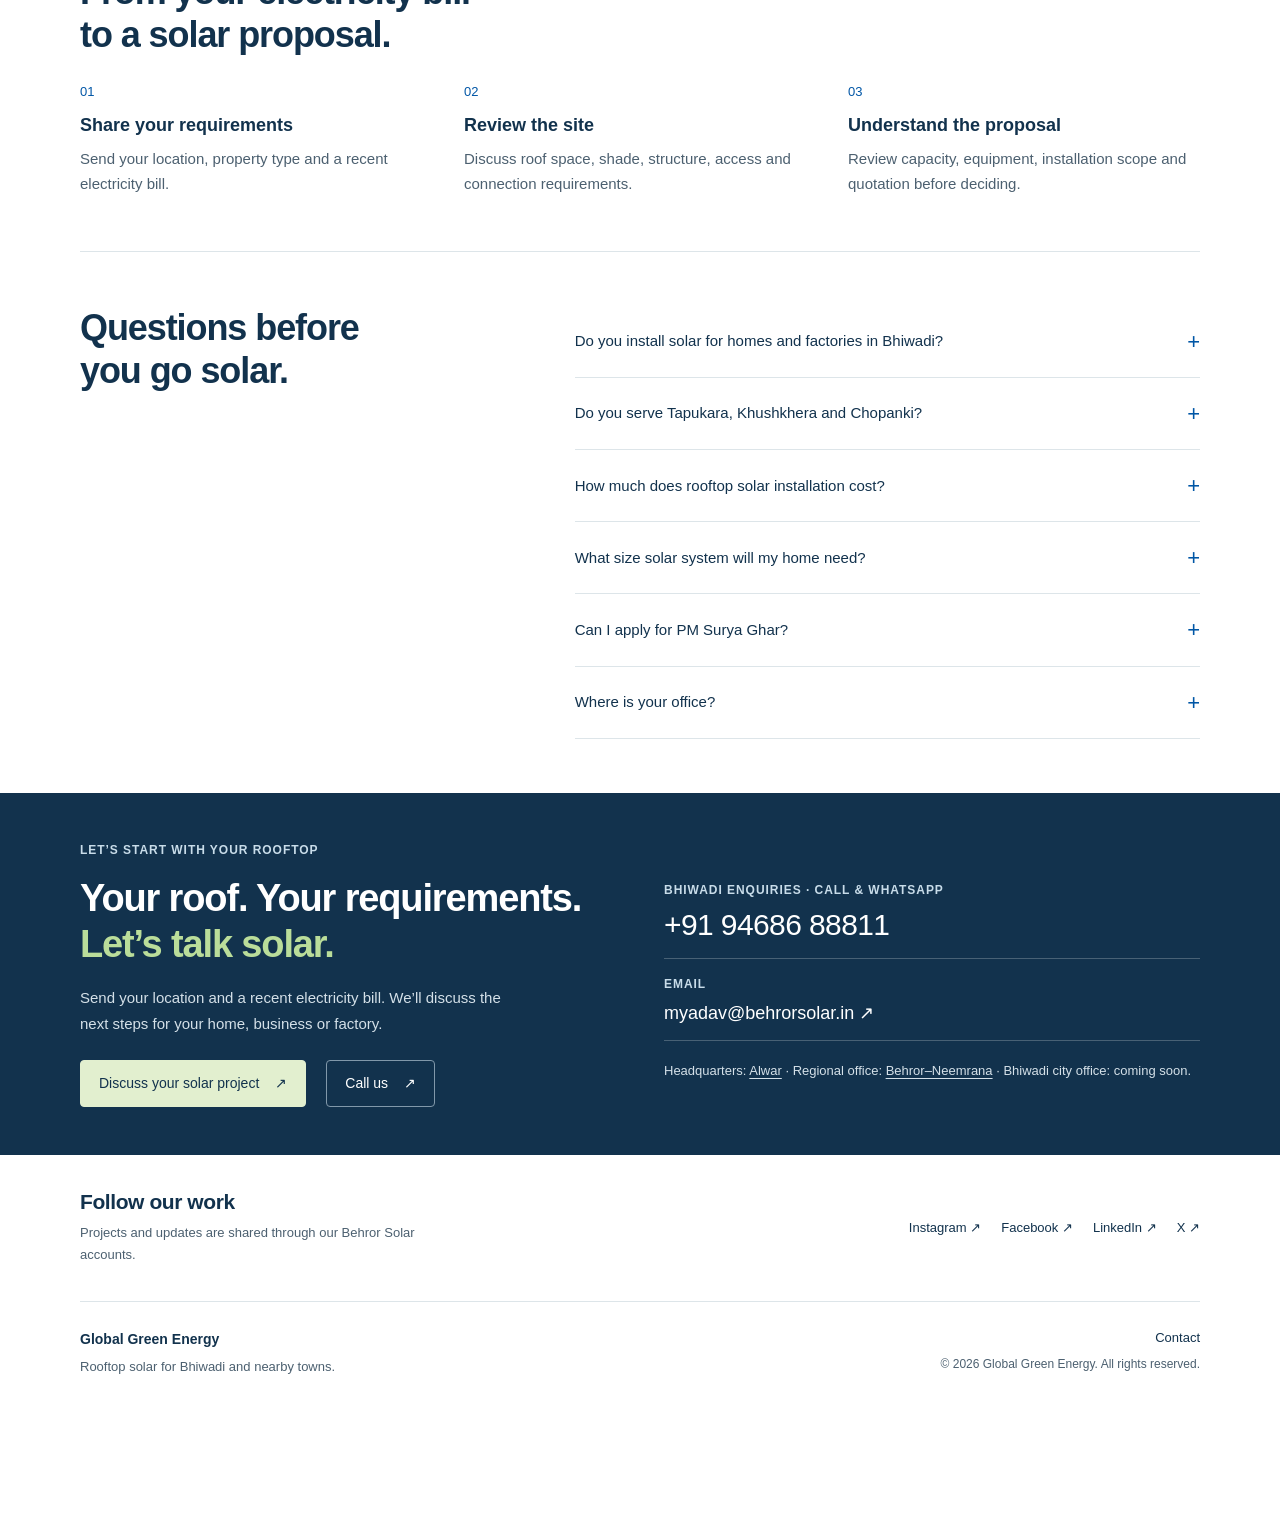
==== commit d965a714: "Add files via upload" ====
--- a/index.html
+++ b/index.html
@@ -3,24 +3,282 @@
   <head>
     <meta charset="utf-8">
     <meta name="viewport" content="width=device-width, initial-scale=1">
-    <title>Solar Installation in Bhiwadi | Global Green Energy</title>
-    <meta name="description" content="Solar installation for homes, businesses and factories in Bhiwadi and nearby towns. Global Green Energy is your Tata Power Solaroof Authorized Channel Partner.">
+    <title>Solar Installation in Bhiwadi | Tata Solaroof Partner | GGE</title>
+    <meta name="description" content="Residential, commercial and industrial rooftop solar in Bhiwadi, Tapukara and nearby areas. Tata Power Solaroof Authorized Channel Partner. Call 9468688811.">
+    <meta name="robots" content="index, follow, max-image-preview:large">
     <link rel="canonical" href="https://www.globalgreenenergy.co.in/">
     <link rel="alternate" hreflang="en" href="https://www.globalgreenenergy.co.in/">
     <link rel="alternate" hreflang="hi" href="https://www.globalgreenenergy.co.in/hi/">
     <link rel="alternate" hreflang="x-default" href="https://www.globalgreenenergy.co.in/">
-    <meta property="og:title" content="Solar Installation in Bhiwadi | Global Green Energy">
-    <meta property="og:description" content="Solar installation for homes, businesses and factories in Bhiwadi and nearby towns. Global Green Energy is your Tata Power Solaroof Authorized Channel Partner.">
+    <meta property="og:title" content="Solar Installation in Bhiwadi | Tata Solaroof Partner | GGE">
+    <meta property="og:description" content="Residential, commercial and industrial rooftop solar in Bhiwadi, Tapukara and nearby areas. Tata Power Solaroof Authorized Channel Partner. Call 9468688811.">
     <meta property="og:type" content="website">
+    <meta property="og:site_name" content="Global Green Energy — Bhiwadi">
     <meta property="og:url" content="https://www.globalgreenenergy.co.in/">
     <meta property="og:locale" content="en_IN">
+    <meta property="og:locale:alternate" content="hi_IN">
+    <meta property="og:image" content="https://www.globalgreenenergy.co.in/images/bhiwadi-solar-sharing.jpg">
+    <meta property="og:image:type" content="image/jpeg">
+    <meta property="og:image:width" content="1200">
+    <meta property="og:image:height" content="630">
+    <meta property="og:image:alt" content="Global Green Energy and Tata Power Solaroof — rooftop solar for Bhiwadi, with a local installation photograph">
+    <meta name="twitter:card" content="summary_large_image">
+    <meta name="twitter:title" content="Solar Installation in Bhiwadi | Tata Solaroof Partner | GGE">
+    <meta name="twitter:description" content="Residential, commercial and industrial rooftop solar in Bhiwadi, Tapukara and nearby areas. Tata Power Solaroof Authorized Channel Partner. Call 9468688811.">
+    <meta name="twitter:image" content="https://www.globalgreenenergy.co.in/images/bhiwadi-solar-sharing.jpg">
+    <meta name="twitter:image:alt" content="Global Green Energy and Tata Power Solaroof — rooftop solar for Bhiwadi, with a local installation photograph">
     <meta name="theme-color" content="#0056a6">
     <link rel="icon" href="/favicon.svg" type="image/svg+xml">
     <link rel="stylesheet" href="/styles.css">
+    <!-- Business, regional platform, bilingual website and local services. Edit verified details only. -->
+    <script type="application/ld+json">
+{
+  "@context": "https://schema.org",
+  "@graph": [
+    {
+      "@type": "Organization",
+      "@id": "https://ggenergy.in/#business",
+      "name": "Global Green Energy",
+      "url": "https://ggenergy.in/",
+      "description": "Tata Power Solaroof Authorized Channel Partner headquartered in Alwar, serving residential, commercial and industrial solar customers. Company-wide PM Surya Ghar vendor totals as of 30 October 2026: 569 installations and 2723 kWp installed capacity.",
+      "logo": "https://ggenergy.in/assets/logo-full.webp",
+      "areaServed": [
+        {
+          "@type": "Place",
+          "name": "Bhiwadi"
+        },
+        {
+          "@type": "Place",
+          "name": "Tapukara"
+        },
+        {
+          "@type": "Place",
+          "name": "Khushkhera"
+        },
+        {
+          "@type": "Place",
+          "name": "Chopanki"
+        },
+        {
+          "@type": "Place",
+          "name": "Tijara"
+        },
+        {
+          "@type": "Place",
+          "name": "Kotkasim"
+        },
+        {
+          "@type": "City",
+          "name": "Alwar"
+        },
+        {
+          "@type": "City",
+          "name": "Behror"
+        },
+        {
+          "@type": "City",
+          "name": "Neemrana"
+        }
+      ],
+      "subOrganization": {
+        "@id": "https://behrorsolar.in/#organization"
+      },
+      "contactPoint": {
+        "@id": "https://www.globalgreenenergy.co.in/#bhiwadi-contact"
+      }
+    },
+    {
+      "@type": "Organization",
+      "@id": "https://behrorsolar.in/#organization",
+      "name": "Behror Solar",
+      "url": "https://behrorsolar.in/",
+      "description": "Global Green Energy’s regional solar platform for Behror, Neemrana and surrounding areas.",
+      "parentOrganization": {
+        "@id": "https://ggenergy.in/#business"
+      },
+      "sameAs": [
+        "https://www.instagram.com/behrorsolar",
+        "https://www.facebook.com/behrorsolar",
+        "https://www.linkedin.com/company/behror-solar/",
+        "https://x.com/BehrorSolar"
+      ]
+    },
+    {
+      "@type": "ContactPoint",
+      "@id": "https://www.globalgreenenergy.co.in/#bhiwadi-contact",
+      "contactType": "Bhiwadi solar installation enquiries",
+      "telephone": "+919468688811",
+      "email": "myadav@behrorsolar.in",
+      "availableLanguage": [
+        "English",
+        "Hindi"
+      ],
+      "areaServed": [
+        {
+          "@type": "Place",
+          "name": "Bhiwadi"
+        },
+        {
+          "@type": "Place",
+          "name": "Tapukara"
+        },
+        {
+          "@type": "Place",
+          "name": "Khushkhera"
+        },
+        {
+          "@type": "Place",
+          "name": "Chopanki"
+        },
+        {
+          "@type": "Place",
+          "name": "Tijara"
+        },
+        {
+          "@type": "Place",
+          "name": "Kotkasim"
+        }
+      ]
+    },
+    {
+      "@type": "WebSite",
+      "@id": "https://www.globalgreenenergy.co.in/#website",
+      "url": "https://www.globalgreenenergy.co.in/",
+      "name": "Global Green Energy — Bhiwadi Solar",
+      "publisher": {
+        "@id": "https://ggenergy.in/#business"
+      },
+      "inLanguage": [
+        "en-IN",
+        "hi-IN"
+      ]
+    },
+    {
+      "@type": "WebPage",
+      "@id": "https://www.globalgreenenergy.co.in/#webpage",
+      "url": "https://www.globalgreenenergy.co.in/",
+      "name": "Solar Installation in Bhiwadi | Tata Solaroof Partner | GGE",
+      "description": "Residential, commercial and industrial rooftop solar in Bhiwadi, Tapukara and nearby areas. Tata Power Solaroof Authorized Channel Partner. Call 9468688811.",
+      "isPartOf": {
+        "@id": "https://www.globalgreenenergy.co.in/#website"
+      },
+      "publisher": {
+        "@id": "https://ggenergy.in/#business"
+      },
+      "inLanguage": "en-IN",
+      "about": [
+        {
+          "@id": "https://www.globalgreenenergy.co.in/#residential-service"
+        },
+        {
+          "@id": "https://www.globalgreenenergy.co.in/#commercial-industrial-service"
+        }
+      ],
+      "primaryImageOfPage": {
+        "@id": "https://www.globalgreenenergy.co.in/#sharing-image"
+      }
+    },
+    {
+      "@type": "ImageObject",
+      "@id": "https://www.globalgreenenergy.co.in/#sharing-image",
+      "url": "https://www.globalgreenenergy.co.in/images/bhiwadi-solar-sharing.jpg",
+      "contentUrl": "https://www.globalgreenenergy.co.in/images/bhiwadi-solar-sharing.jpg",
+      "width": 1200,
+      "height": 630,
+      "caption": "Global Green Energy and Tata Power Solaroof — rooftop solar for Bhiwadi, with a local installation photograph"
+    },
+    {
+      "@type": "Service",
+      "@id": "https://www.globalgreenenergy.co.in/#residential-service",
+      "name": "Residential rooftop solar installation in Bhiwadi",
+      "serviceType": "Residential rooftop solar installation",
+      "provider": {
+        "@id": "https://ggenergy.in/#business"
+      },
+      "areaServed": [
+        {
+          "@type": "Place",
+          "name": "Bhiwadi"
+        },
+        {
+          "@type": "Place",
+          "name": "Tapukara"
+        },
+        {
+          "@type": "Place",
+          "name": "Khushkhera"
+        },
+        {
+          "@type": "Place",
+          "name": "Chopanki"
+        },
+        {
+          "@type": "Place",
+          "name": "Tijara"
+        },
+        {
+          "@type": "Place",
+          "name": "Kotkasim"
+        }
+      ],
+      "url": "https://www.globalgreenenergy.co.in/#residential",
+      "availableChannel": {
+        "@type": "ServiceChannel",
+        "serviceUrl": "https://www.globalgreenenergy.co.in/#contact",
+        "servicePhone": {
+          "@id": "https://www.globalgreenenergy.co.in/#bhiwadi-contact"
+        }
+      }
+    },
+    {
+      "@type": "Service",
+      "@id": "https://www.globalgreenenergy.co.in/#commercial-industrial-service",
+      "name": "Commercial and industrial solar installation in Bhiwadi",
+      "serviceType": "Commercial and industrial rooftop solar installation",
+      "provider": {
+        "@id": "https://ggenergy.in/#business"
+      },
+      "areaServed": [
+        {
+          "@type": "Place",
+          "name": "Bhiwadi"
+        },
+        {
+          "@type": "Place",
+          "name": "Tapukara"
+        },
+        {
+          "@type": "Place",
+          "name": "Khushkhera"
+        },
+        {
+          "@type": "Place",
+          "name": "Chopanki"
+        },
+        {
+          "@type": "Place",
+          "name": "Tijara"
+        },
+        {
+          "@type": "Place",
+          "name": "Kotkasim"
+        }
+      ],
+      "url": "https://www.globalgreenenergy.co.in/#commercial-industrial",
+      "availableChannel": {
+        "@type": "ServiceChannel",
+        "serviceUrl": "https://www.globalgreenenergy.co.in/#contact",
+        "servicePhone": {
+          "@id": "https://www.globalgreenenergy.co.in/#bhiwadi-contact"
+        }
+      }
+    }
+  ]
+}
+    </script>
   </head>
   <body>
     <a class="skip-link" href="#main">Skip to content</a>
-    <!-- Header: logo, navigation and language link -->
     <header class="site-header">
       <div class="wrap header-inner">
         <a class="brand" href="#main" aria-label="Global Green Energy Home"><picture><source type="image/webp" srcset="/images/combined-logo-800.webp 800w, /images/combined-logo-1600.webp 1600w" sizes="(max-width: 600px) calc(100vw - 40px), 440px"><img class="brand-logo" src="/images/combined-logo.png" width="800" height="91" alt="Tata Power Solaroof Authorized Channel Partner — Global Green Energy" fetchpriority="high" decoding="async"></picture></a>
@@ -28,119 +286,74 @@
           <a href="#residential">Residential</a>
           <a href="#commercial-industrial">Commercial &amp; Industrial</a>
           <a href="#projects">Projects</a>
-          <a href="#contact">Get in touch <span aria-hidden="true">↗</span></a>
+          <a href="#contact">Contact</a>
         </nav>
         <a class="language-link" lang="hi" hreflang="hi" href="/hi/">हिन्दी</a>
       </div>
     </header>
     <main id="main">
-      <!-- Introduction: edit the heading, text and photo here -->
+      <!-- Introduction: keep the photograph authentic and the local contact details current. -->
       <section class="hero wrap">
         <div class="hero-copy">
-          <p class="eyebrow"><span class="status-dot"></span>BHIWADI · RAJASTHAN</p>
-          <h1>Rooftop solar<br>for <em>Bhiwadi.</em></h1>
-          <p class="hero-intro">Solar installation for homes, businesses and factories in Bhiwadi and nearby towns. Global Green Energy is your Tata Power Solaroof Authorized Channel Partner.</p>
-          <div class="actions">
-            <a class="button" href="#contact">Discuss your rooftop <span aria-hidden="true">↗</span></a>
-            <a class="text-link" href="#solutions">Explore solar solutions <span aria-hidden="true">↓</span></a>
-          </div>
+          <p class="eyebrow"><span class="status-dot"></span>ROOFTOP SOLAR · BHIWADI, RAJASTHAN</p>
+          <h1>Solar installation<br>for <em>Bhiwadi.</em></h1>
+          <p class="hero-intro">Rooftop solar for homes, shops and factories, planned around your roof and electricity use. Global Green Energy is a Tata Power Solaroof Authorized Channel Partner.</p>
+          <div class="actions"><a class="button" href="https://wa.me/919468688811?text=Hello%20Global%20Green%20Energy%2C%20I%20am%20interested%20in%20rooftop%20solar%20in%20Bhiwadi.%20Property%20type%3A%20__.%20Location%3A%20__.%20Monthly%20electricity%20bill%3A%20__." target="_blank" rel="noopener noreferrer">Discuss your solar project <span aria-hidden="true">↗</span></a><a class="button outline" href="tel:+919468688811">Call us <span aria-hidden="true">↗</span></a></div>
+          <p class="hero-hint">Have a recent electricity bill? Send it on WhatsApp to start the conversation.</p>
         </div>
         <figure class="hero-photo">
           <img src="/images/meovli-kotkasim-3kw.webp" width="1200" height="714" alt="Our 3 kW rooftop solar installation in Meovli, Kotkasim" fetchpriority="high" decoding="async">
           <figcaption>Our installation · Meovli, Kotkasim · 3 kW</figcaption>
         </figure>
       </section>
-      <section class="stats-section wrap" aria-label="Our experience">
-        <div class="stats">
-          <div>
-            <strong>558</strong>
-            <span>Reported installations</span>
-          </div>
-          <div>
-            <strong>2,672</strong>
-            <span>Reported installed capacity · kWp</span>
-          </div>
-          <div>
-            <strong>3</strong>
-            <span>Sectors we serve</span>
-          </div>
-        </div>
-        <p class="stats-note">Installation and capacity figures are company-wide totals shown on our PM Surya Ghar vendor listing, not Bhiwadi-only totals.</p>
-      </section>
-      <!-- Services: residential and commercial / industrial -->
+      <section class="trust-section wrap" aria-label="Company-wide solar installation experience">
+        <div class="trust-grid">
+          <div class="trust-metric"><strong>569</strong><span>Solar installations</span></div>
+          <div class="trust-metric"><strong>2,723 <small>kWp</small></strong><span>Total installed capacity</span></div>
+          <div><strong>Tata Power Solaroof</strong><span>Authorized channel partner</span></div>
+        </div>
+        <p class="trust-note">Company-wide figures from our PM Surya Ghar vendor listing, as of 30 October 2026. These totals include projects outside Bhiwadi.</p>
+      </section>
+      <!-- Two service sections: residential and combined commercial / industrial. -->
       <div class="wrap solar-sections" id="solutions">
         <section class="solar-section" id="residential" aria-labelledby="residential-title">
           <div class="solar-section-intro">
             <p class="eyebrow">01 / FOR YOUR HOME</p>
-            <h2 id="residential-title">Residential Solar</h2>
-            <p>Rooftop solar installation for homes in Bhiwadi. Start with your electricity use, available roof space and a conversation about what you need.</p>
-            <div class="actions">
-              <a class="button" href="https://wa.me/919911488881?text=Hello%20Global%20Green%20Energy%2C%20I%20would%20like%20to%20discuss%20residential%20rooftop%20solar%20in%20Bhiwadi." target="_blank" rel="noopener noreferrer">Chat on WhatsApp <span aria-hidden="true">↗</span></a>
-              <a class="button outline" href="tel:+919911488881">Call us <span aria-hidden="true">↗</span></a>
-            </div>
+            <h2 id="residential-title">Residential rooftop solar</h2>
+            <p>Make a plan for your independent house or residential rooftop. We help you understand roof suitability, electricity use and the installation scope before you choose a system.</p>
+            <div class="actions"><a class="button" href="https://wa.me/919468688811?text=Hello%20Global%20Green%20Energy%2C%20I%20would%20like%20to%20discuss%20residential%20rooftop%20solar%20in%20Bhiwadi.%20Location%3A%20__." target="_blank" rel="noopener noreferrer">Discuss your solar project <span aria-hidden="true">↗</span></a><a class="button outline" href="tel:+919468688811">Call us <span aria-hidden="true">↗</span></a></div>
           </div>
           <div class="solar-section-points">
-            <article>
-              <h3>Your roof</h3>
-              <p>Available area, shade and access help determine whether your roof is suitable.</p>
-            </article>
-            <article>
-              <h3>Your electricity use</h3>
-              <p>Your recent electricity bills help guide the proposed system size.</p>
-            </article>
-            <article>
-              <h3>Your next step</h3>
-              <p>Discuss your property and request an assessment before choosing a system.</p>
-            </article>
+            <article><h3>Size it around your bill</h3><p>Your electricity use and available roof space help determine the proposed capacity.</p></article>
+            <article><h3>Plan the installation</h3><p>Discuss shade, structure, equipment and access as part of your site assessment.</p></article>
+            <article><h3>Understand the next steps</h3><p>Review the quotation, connection requirements and residential subsidy eligibility where applicable.</p></article>
           </div>
         </section>
         <section class="solar-section" id="commercial-industrial" aria-labelledby="commercial-industrial-title">
           <div class="solar-section-intro">
-            <p class="eyebrow">02 / FOR YOUR BUSINESS &amp; INDUSTRY</p>
-            <h2 id="commercial-industrial-title">Commercial &amp; Industrial Solar</h2>
-            <p>Rooftop solar installation for businesses, factories and industrial properties in Bhiwadi. Plan your system around your premises, operating hours and electricity demand.</p>
-            <div class="actions">
-              <a class="button" href="https://wa.me/919911488881?text=Hello%20Global%20Green%20Energy%2C%20I%20would%20like%20to%20discuss%20commercial%20or%20industrial%20rooftop%20solar%20in%20Bhiwadi." target="_blank" rel="noopener noreferrer">Chat on WhatsApp <span aria-hidden="true">↗</span></a>
-              <a class="button outline" href="tel:+919911488881">Call us <span aria-hidden="true">↗</span></a>
-            </div>
+            <p class="eyebrow">02 / FOR BUSINESS &amp; INDUSTRY</p>
+            <h2 id="commercial-industrial-title">Commercial &amp; industrial solar</h2>
+            <p>Solar installation for shops, offices, warehouses and factories in Bhiwadi and nearby industrial areas. Start with your daytime demand, roof condition and operating needs.</p>
+            <div class="actions"><a class="button" href="https://wa.me/919468688811?text=Hello%20Global%20Green%20Energy%2C%20I%20would%20like%20to%20discuss%20commercial%20or%20industrial%20rooftop%20solar%20in%20Bhiwadi.%20Location%3A%20__." target="_blank" rel="noopener noreferrer">Discuss your solar project <span aria-hidden="true">↗</span></a><a class="button outline" href="tel:+919468688811">Call us <span aria-hidden="true">↗</span></a></div>
           </div>
           <div class="solar-section-points">
-            <article>
-              <h3>Your premises</h3>
-              <p>Roof condition, available area, access and installation permissions are starting points for assessment.</p>
-            </article>
-            <article>
-              <h3>Your energy demand</h3>
-              <p>Recent electricity bills, connected load and daytime operating patterns help define your requirements.</p>
-            </article>
-            <article>
-              <h3>Your proposal</h3>
-              <p>Discuss the recommended system, installation scope and quotation for your business or industrial site.</p>
-            </article>
+            <article><h3>Work with your energy demand</h3><p>Share recent electricity bills, connected load and operating hours.</p></article>
+            <article><h3>Assess the premises</h3><p>Review roof condition, usable area, access and site permissions before planning.</p></article>
+            <article><h3>Compare a clear proposal</h3><p>Understand system capacity, equipment, installation scope and quotation for your site.</p></article>
           </div>
         </section>
       </div>
       <section class="about-section" id="experience">
         <div class="wrap about-grid">
-          <div>
-            <p class="eyebrow">LOCAL EXPERIENCE. A RECOGNISED SOLAR BRAND.</p>
-            <h2>Global Green Energy.<br>Here for Bhiwadi.</h2>
-            <div class="partner-label"><span class="status-dot"></span>Tata Power Solaroof Authorized Channel Partner</div>
-          </div>
-          <div class="about-copy">
-            <p>We have completed solar projects in and around Bhiwadi. This website is dedicated to helping homeowners, businesses and industries in Bhiwadi take the next step with solar.</p>
-            <p>As a Tata Power Solaroof Authorized Channel Partner, we bring a clear starting point to your rooftop solar enquiry: your property, your electricity needs and the right conversation.</p>
-          </div>
-        </div>
-      </section>
-      <!-- Projects: put photos in /images; update src, srcset, href, alt and the caption together -->
+          <div><p class="eyebrow">LOCAL EXPERIENCE. A RECOGNISED SOLAR BRAND.</p><h2>Global Green Energy.<br>A local team you can reach.</h2><div class="partner-label"><span class="status-dot"></span>Tata Power Solaroof Authorized Channel Partner</div></div>
+          <div class="about-copy"><p>Our completed projects include rooftops in Bhiwadi City, Salarpur, Tijara and Meovli, Kotkasim. The photographs below show our own installation work.</p><p>We are headquartered in <a href="https://www.ggenergy.in/" target="_blank" rel="noopener noreferrer">Alwar</a>. <a href="https://behrorsolar.in/" target="_blank" rel="noopener noreferrer">Behror Solar</a> is our regional platform for Behror–Neemrana and surrounding areas. This website is dedicated to solar enquiries in Bhiwadi and nearby towns.</p></div>
+        </div>
+      </section>
+      <!-- Projects: update the full-photo link, image, alt text and caption together in both languages. -->
       <section class="section wrap project-section" id="projects" aria-labelledby="projects-title">
         <div class="section-heading">
-          <div>
-            <p class="eyebrow">OUR WORK, CLOSE TO HOME</p>
-            <h2 id="projects-title">Installations in Bhiwadi<br>and around it.</h2>
-          </div>
-          <p>A selection of our rooftop solar projects in Bhiwadi and nearby locations.</p>
+          <div><p class="eyebrow">REAL PROJECTS, NEARBY</p><h2 id="projects-title">Solar installations in<br>Bhiwadi and around it.</h2></div>
+          <p>Explore four completed rooftop projects. Open any photograph to see the installation in full.</p>
         </div>
         <div class="project-grid">
           <figure class="project-photo">
@@ -173,89 +386,62 @@
           </figure>
         </div>
       </section>
+      <section class="service-area-section" id="service-area">
+        <div class="wrap area-grid">
+          <div><p class="eyebrow">WHERE WE WORK</p><h2>Bhiwadi and the rooftops around it.</h2><p>We welcome solar enquiries from Bhiwadi, Tapukara, Khushkhera, Chopanki, Tijara, Kotkasim and nearby villages. Share your property location to confirm a site visit.</p><ul class="area-list" aria-label="WHERE WE WORK"><li>Bhiwadi</li><li>Tapukara</li><li>Khushkhera</li><li>Chopanki</li><li>Tijara</li><li>Kotkasim</li></ul><a class="text-link" href="https://wa.me/919468688811?text=Hello%20Global%20Green%20Energy%2C%20I%20am%20interested%20in%20rooftop%20solar%20in%20Bhiwadi.%20Property%20type%3A%20__.%20Location%3A%20__.%20Monthly%20electricity%20bill%3A%20__." target="_blank" rel="noopener noreferrer">Discuss your location <span aria-hidden="true">↗</span></a></div>
+          <aside class="scheme-note"><h3>Considering PM Surya Ghar?</h3><p>The scheme supports eligible residential rooftop solar consumers. We can discuss the application steps and what information to prepare. Commercial and industrial connections are outside this residential subsidy scheme.</p><a class="text-link" href="https://pmsuryaghar.gov.in/" target="_blank" rel="noopener noreferrer">Check the official scheme portal <span aria-hidden="true">↗</span></a></aside>
+        </div>
+      </section>
       <section class="section wrap process">
-        <div class="section-heading">
-          <div>
-            <p class="eyebrow">YOUR FIRST STEPS</p>
-            <h2>From a question<br>to a solar plan.</h2>
-          </div>
-        </div>
+        <div class="section-heading"><div><p class="eyebrow">YOUR FIRST STEPS</p><h2>From your electricity bill<br>to a solar proposal.</h2></div></div>
         <ol class="process-grid">
-          <li>
-            <span class="step-number">01</span>
-            <h3>Let’s talk</h3>
-            <p>Tell us about your property in Bhiwadi and your electricity use.</p>
-          </li>
-          <li>
-            <span class="step-number">02</span>
-            <h3>Understand the site</h3>
-            <p>Discuss roof space, shade, access and site requirements.</p>
-          </li>
-          <li>
-            <span class="step-number">03</span>
-            <h3>Review your proposal</h3>
-            <p>Understand the recommended system, scope and quotation before deciding.</p>
-          </li>
+          <li><span class="step-number">01</span><h3>Share your requirements</h3><p>Send your location, property type and a recent electricity bill.</p></li>
+          <li><span class="step-number">02</span><h3>Review the site</h3><p>Discuss roof space, shade, structure, access and connection requirements.</p></li>
+          <li><span class="step-number">03</span><h3>Understand the proposal</h3><p>Review capacity, equipment, installation scope and quotation before deciding.</p></li>
         </ol>
       </section>
-      <section class="section wrap faq">
-        <h2>A few things to know.</h2>
+      <section class="section wrap faq" id="faq">
+        <h2>Questions before<br>you go solar.</h2>
         <div>
-          <details>
-            <summary>Do you install solar for homes and factories?<span aria-hidden="true">+</span></summary>
-            <p>Yes. We offer residential, commercial and industrial solar installation in Bhiwadi.</p>
-          </details>
-          <details>
-            <summary>What should I share when I enquire?<span aria-hidden="true">+</span></summary>
-            <p>Your property location in Bhiwadi, property type and a recent electricity bill are useful starting points.</p>
-          </details>
-          <details>
-            <summary>What will a solar system cost?<span aria-hidden="true">+</span></summary>
-            <p>A quotation depends on the proposed capacity, equipment and site requirements. Contact us to discuss your property.</p>
-          </details>
-          <details>
-            <summary>Where is your office?<span aria-hidden="true">+</span></summary>
-            <p>We are headquartered in <a href="https://www.ggenergy.in/" target="_blank" rel="noopener noreferrer">Alwar</a>, with a regional office serving <a href="https://behrorsolar.in/" target="_blank" rel="noopener noreferrer">Behror–Neemrana</a>. Our office in Bhiwadi city is coming soon. Until then, please contact us by phone, WhatsApp or email.</p>
-          </details>
-        </div>
-      </section>
-      <!-- Contact: keep phone, WhatsApp and email links in both language pages in sync -->
+          <details><summary>Do you install solar for homes and factories in Bhiwadi?<span aria-hidden="true">+</span></summary><p>Yes. We provide residential, commercial and industrial solar installation in Bhiwadi and nearby areas. Share your site location and electricity use so we can discuss your requirements.</p></details>
+          <details><summary>Do you serve Tapukara, Khushkhera and Chopanki?<span aria-hidden="true">+</span></summary><p>We welcome enquiries from these areas, as well as Tijara, Kotkasim and nearby villages. Please share your exact location to confirm a site visit.</p></details>
+          <details><summary>How much does rooftop solar installation cost?<span aria-hidden="true">+</span></summary><p>The quotation depends on capacity, equipment, roof structure, access and connection requirements. Send a recent electricity bill and property details to start a discussion.</p></details>
+          <details><summary>What size solar system will my home need?<span aria-hidden="true">+</span></summary><p>We assess your electricity use, usable roof area, shading and connection details before proposing a capacity. A neighbour’s system size may not suit your property.</p></details>
+          <details><summary>Can I apply for PM Surya Ghar?<span aria-hidden="true">+</span></summary><p>Eligibility depends on the residential electricity connection and the scheme requirements. We can discuss the application steps. Check the <a href="https://pmsuryaghar.gov.in/" target="_blank" rel="noopener noreferrer">official PM Surya Ghar portal</a> for current requirements.</p></details>
+          <details><summary>Where is your office?<span aria-hidden="true">+</span></summary><p>Our headquarters is in <a href="https://www.ggenergy.in/" target="_blank" rel="noopener noreferrer">Alwar</a>, with a regional office serving <a href="https://behrorsolar.in/" target="_blank" rel="noopener noreferrer">Behror–Neemrana</a>. Our Bhiwadi city office is coming soon. Contact our Bhiwadi enquiry team by phone, WhatsApp or email.</p></details>
+        </div>
+      </section>
+      <!-- Dedicated Bhiwadi contact details: keep calls, WhatsApp, email and JSON-LD in sync. -->
       <section class="contact-section" id="contact">
         <div class="wrap contact-grid">
-          <div>
-            <p class="eyebrow">LET’S START WITH YOUR ROOFTOP</p>
-            <h2>Thinking solar?<br><em>Let’s talk.</em></h2>
-            <p class="contact-copy">Tell us what kind of property you have in Bhiwadi. We’ll help you start the conversation.</p>
-            <div class="actions">
-              <a class="button" href="https://wa.me/919911488881?text=Hello%20Global%20Green%20Energy%2C%20I%20am%20interested%20in%20solar%20installation%20in%20Bhiwadi.%20Property%20type%3A%20__.%20Monthly%20electricity%20bill%3A%20__." target="_blank" rel="noopener noreferrer">Chat on WhatsApp <span aria-hidden="true">↗</span></a>
-              <a class="button outline" href="tel:+919911488881">Call us <span aria-hidden="true">↗</span></a>
-            </div>
-          </div>
+          <div><p class="eyebrow">LET’S START WITH YOUR ROOFTOP</p><h2>Your roof. Your requirements.<br><em>Let’s talk solar.</em></h2><p class="contact-copy">Send your location and a recent electricity bill. We’ll discuss the next steps for your home, business or factory.</p><div class="actions"><a class="button" href="https://wa.me/919468688811?text=Hello%20Global%20Green%20Energy%2C%20I%20am%20interested%20in%20rooftop%20solar%20in%20Bhiwadi.%20Property%20type%3A%20__.%20Location%3A%20__.%20Monthly%20electricity%20bill%3A%20__." target="_blank" rel="noopener noreferrer">Discuss your solar project <span aria-hidden="true">↗</span></a><a class="button outline" href="tel:+919468688811">Call us <span aria-hidden="true">↗</span></a></div></div>
           <div class="contact-details">
-            <div>
-              <span class="eyebrow">PHONE &amp; WHATSAPP</span>
-              <a class="contact-value" href="tel:+919911488881">+91 99114 88881</a>
-            </div>
-            <div>
-              <span class="eyebrow">EMAIL</span>
-              <a class="contact-email" href="mailto:behrorsolar@gmail.com">behrorsolar@gmail.com <span aria-hidden="true">↗</span></a>
-            </div>
+            <div><span class="eyebrow">BHIWADI ENQUIRIES · CALL &amp; WHATSAPP</span><a class="contact-value" href="tel:+919468688811">+91 94686 88811</a></div>
+            <div><span class="eyebrow">EMAIL</span><a class="contact-email" href="mailto:myadav@behrorsolar.in">myadav@behrorsolar.in <span aria-hidden="true">↗</span></a></div>
             <p class="office-note">Headquarters: <a href="https://www.ggenergy.in/" target="_blank" rel="noopener noreferrer">Alwar</a> · Regional office: <a href="https://behrorsolar.in/" target="_blank" rel="noopener noreferrer">Behror–Neemrana</a> · Bhiwadi city office: coming soon.</p>
           </div>
         </div>
+      </section>
+      <section class="social-section wrap" aria-labelledby="social-title">
+        <div><h2 id="social-title">Follow our work</h2><p>Projects and updates are shared through our Behror Solar accounts.</p></div>
+        <nav class="social-links" aria-label="Behror Solar social media">
+          <a href="https://www.instagram.com/behrorsolar" target="_blank" rel="noopener noreferrer" aria-label="Instagram — Behror Solar">Instagram <span aria-hidden="true">↗</span></a>
+          <a href="https://www.facebook.com/behrorsolar" target="_blank" rel="noopener noreferrer" aria-label="Facebook — Behror Solar">Facebook <span aria-hidden="true">↗</span></a>
+          <a href="https://www.linkedin.com/company/behror-solar/" target="_blank" rel="noopener noreferrer" aria-label="LinkedIn — Behror Solar">LinkedIn <span aria-hidden="true">↗</span></a>
+          <a href="https://x.com/BehrorSolar" target="_blank" rel="noopener noreferrer" aria-label="X — Behror Solar">X <span aria-hidden="true">↗</span></a>
+        </nav>
       </section>
     </main>
     <footer class="site-footer">
       <div class="wrap footer-inner">
-        <div>
-          <strong>Global Green Energy</strong>
-          <p>Solar installation for Bhiwadi.</p>
-        </div>
-        <div>
-          <a href="#contact">Get in touch</a>
-          <span>© 2026 Global Green Energy. All rights reserved.</span>
-        </div>
+        <div><strong>Global Green Energy</strong><p>Rooftop solar for Bhiwadi and nearby towns.</p></div>
+        <div><a href="#contact">Contact</a><span>© 2026 Global Green Energy. All rights reserved.</span></div>
       </div>
     </footer>
+    <!-- Lightweight contact links: no widget, tracking script or JavaScript required. -->
+    <aside class="contact-actions" aria-label="Quick contact">
+      <a class="contact-action contact-action-call" href="tel:+919468688811" aria-label="Call the Bhiwadi solar team on 9468688811"><svg viewBox="0 0 24 24" fill="none" stroke="currentColor" stroke-width="1.8" stroke-linecap="round" stroke-linejoin="round" aria-hidden="true" focusable="false"><path d="M22 16.9v3a2 2 0 0 1-2.2 2 19.8 19.8 0 0 1-8.6-3.1 19.5 19.5 0 0 1-6-6 19.8 19.8 0 0 1-3.1-8.7A2 2 0 0 1 4.1 2h3a2 2 0 0 1 2 1.7c.1 1 .4 1.9.7 2.8a2 2 0 0 1-.5 2.1L8 9.9a16 16 0 0 0 6 6l1.3-1.3a2 2 0 0 1 2.1-.5c.9.3 1.9.6 2.8.7a2 2 0 0 1 1.8 2.1Z"/></svg><span>Call us</span></a>
+      <a class="contact-action contact-action-whatsapp" href="https://wa.me/919468688811?text=Hello%20Global%20Green%20Energy%2C%20I%20am%20interested%20in%20rooftop%20solar%20in%20Bhiwadi.%20Property%20type%3A%20__.%20Location%3A%20__.%20Monthly%20electricity%20bill%3A%20__." target="_blank" rel="noopener noreferrer" aria-label="WhatsApp the Bhiwadi solar team"><svg viewBox="0 0 24 24" fill="currentColor" aria-hidden="true" focusable="false"><path d="M20.5 3.5a11.9 11.9 0 0 0-18.7 14L.2 23.8l6.4-1.7A12 12 0 0 0 20.5 3.5ZM12 21.8a9.8 9.8 0 0 1-5-1.4l-.4-.2-3.8 1 1-3.7-.2-.4a9.8 9.8 0 1 1 8.4 4.7Zm5.4-7.3c-.3-.1-1.7-.8-2-.9-.2-.1-.4-.1-.6.1l-.9 1.1c-.2.2-.3.2-.6.1a8 8 0 0 1-4-3.5c-.2-.3 0-.4.1-.5l.4-.5.3-.5c.1-.2 0-.4 0-.5l-.9-2.1c-.2-.5-.5-.5-.6-.5H8c-.2 0-.5 0-.8.3-.2.3-1 1-1 2.4s1 2.8 1.2 3c.1.2 2.1 3.3 5.1 4.6.7.3 1.2.5 1.7.6.7.2 1.3.2 1.8.1.6-.1 1.7-.7 1.9-1.4.3-.7.3-1.2.2-1.4 0-.1-.2-.2-.7-.4Z"/></svg><span>WhatsApp</span></a>
+    </aside>
   </body>
 </html>
--- a/styles.css
+++ b/styles.css
@@ -15,7 +15,7 @@
 }
 * { box-sizing: border-box; }
 html { scroll-behavior: smooth; scroll-padding-top: 24px; }
-body { margin: 0; }
+body { margin: 0; padding-bottom: 108px; }
 a { color: inherit; text-decoration: none; }
 img { max-width: 100%; }
 a, summary { -webkit-tap-highlight-color: transparent; }
@@ -57,14 +57,17 @@
 .hero-photo { margin: 0; min-width: 0; }
 .hero-photo img { display: block; width: 100%; height: auto; aspect-ratio: 6 / 5; object-fit: cover; border-radius: 5px; }
 .hero-photo figcaption { padding-top: 12px; font-size: 12px; line-height: 1.5; color: var(--text); }
-.stats-section { border-block: 1px solid var(--line); padding-block: 24px; }
-.stats { display: grid; grid-template-columns: 1fr 1.3fr 1fr; }
-.stats > div { display: flex; align-items: center; gap: 14px; padding-inline: 24px; border-right: 1px solid var(--line); }
-.stats > div:first-child { padding-left: 0; }
-.stats > div:last-child { border: 0; }
-.stats strong { font-size: 34px; letter-spacing: -.035em; line-height: 1; }
-.stats span { font-size: 13px; line-height: 1.5; max-width: 170px; color: var(--text); }
-.stats-note { font-size: 12px; line-height: 1.6; margin: 18px 0 0; }
+.hero-hint { margin: 18px 0 0; max-width: 430px; font-size: 13px; }
+.trust-section { border-block: 1px solid var(--line); padding-block: 22px; }
+.trust-grid { display: grid; grid-template-columns: repeat(3, 1fr); align-items: center; }
+.trust-grid > div { padding-inline: 24px; border-right: 1px solid var(--line); }
+.trust-grid > div:first-child { padding-left: 0; }
+.trust-grid > div:last-child { padding-right: 0; border: 0; }
+.trust-grid strong, .trust-grid span { display: block; font-size: 14px; line-height: 1.6; }
+.trust-grid span { color: var(--text); margin-top: 3px; font-size: 12px; }
+.trust-metric strong { font-size: 32px; line-height: 1.2; letter-spacing: -.025em; }
+.trust-metric small { font-size: 16px; font-weight: 600; letter-spacing: 0; }
+.trust-note { margin: 18px 0 0; font-size: 12px; line-height: 1.6; }
 
 /* Services sit together on desktop and stack on smaller screens. */
 .solar-sections { display: grid; grid-template-columns: 1fr 1fr; gap: 48px; padding-block: 54px; }
@@ -80,6 +83,7 @@
 .about-grid { display: grid; grid-template-columns: 1fr 1fr; gap: 48px; }
 .about-copy p { font-size: 15px; }
 .about-copy p:last-child { margin-bottom: 0; }
+.about-copy a { color: var(--blue); text-decoration: underline; text-underline-offset: 3px; }
 .partner-label { font-size: 13px; line-height: 1.6; max-width: 390px; }
 
 /* Photos can be replaced directly in /images. */
@@ -96,6 +100,15 @@
 .project-photo figcaption { display: flex; justify-content: space-between; align-items: center; gap: 16px; padding-top: 12px; }
 .project-photo h3 { font-size: 16px; margin: 0; }
 .project-photo figcaption > span { font-size: 13px; white-space: nowrap; color: var(--text); }
+.service-area-section { border-block: 1px solid var(--line); background: #f7fafb; padding-block: 44px; }
+.area-grid { display: grid; grid-template-columns: 1.25fr 1fr; align-items: start; gap: 64px; }
+.area-grid > div > p:not(.eyebrow) { font-size: 15px; max-width: 600px; }
+.area-list { display: flex; flex-wrap: wrap; gap: 8px; margin: 22px 0 8px; padding: 0; list-style: none; }
+.area-list li { border: 1px solid #d7e2d5; border-radius: 4px; background: white; padding: 7px 11px; font-size: 13px; color: var(--ink); }
+.scheme-note { border-left: 3px solid var(--green); padding-left: 24px; }
+.scheme-note h3 { font-size: 21px; margin-bottom: 12px; }
+.scheme-note p { font-size: 14px; margin-bottom: 6px; }
+.scheme-note .text-link { color: var(--blue); font-size: 13px; }
 .process { border-top: 1px solid var(--line); }
 .process-grid { list-style: none; padding: 0; margin: 28px 0 0; display: grid; grid-template-columns: repeat(3, 1fr); gap: 32px; }
 .step-number { display: block; color: var(--blue); font-size: 13px; margin-bottom: 14px; }
@@ -134,6 +147,22 @@
 .footer-inner p { font-size: 13px; margin: 8px 0 0; }
 .footer-inner > div:last-child { display: flex; flex-direction: column; align-items: end; gap: 12px; font-size: 13px; }
 .footer-inner span { font-size: 12px; color: var(--text); }
+.social-section { display: flex; justify-content: space-between; align-items: center; gap: 32px; padding-block: 34px; border-bottom: 1px solid var(--line); }
+.social-section h2 { font-size: 21px; margin-bottom: 8px; letter-spacing: -.02em; }
+.social-section p { font-size: 13px; margin: 0; max-width: 380px; }
+.social-links { display: flex; flex-wrap: wrap; gap: 10px 20px; }
+.social-links a { font-size: 13px; padding-block: 10px; }
+.social-links a:hover { color: var(--blue); text-decoration: underline; text-underline-offset: 4px; }
+
+/* Direct contact: compact floating links on desktop, a safe-area-aware bar on mobile. */
+.contact-actions { position: fixed; right: 20px; bottom: 20px; z-index: 20; display: flex; flex-direction: column; gap: 10px; }
+.contact-action { display: inline-flex; align-items: center; justify-content: center; gap: 10px; min-height: 52px; padding: 12px 17px; border: 1px solid transparent; border-radius: 28px; font-size: 14px; font-weight: 700; box-shadow: 0 3px 14px #12324d20; }
+.contact-action svg { width: 22px; height: 22px; flex-shrink: 0; }
+.contact-action-call { background: var(--blue); color: white; }
+.contact-action-call:hover { background: #004585; }
+.contact-action-whatsapp { background: #087c48; color: white; }
+.contact-action-whatsapp:hover { background: #066039; }
+.contact-action:focus-visible { outline-offset: 3px; }
 .standalone { padding-block: 80px; max-width: 800px; }
 
 /* Hindi needs more line height than English. */
@@ -150,6 +179,7 @@
   .header-inner nav { order: 2; width: 100%; justify-content: space-between; border-top: 1px solid var(--line); margin-top: 6px; }
   .hero { gap: 28px; }
   .solar-sections, .about-grid, .contact-grid, .faq { gap: 32px; }
+  .area-grid { gap: 32px; }
 }
 @media (max-width: 760px) {
   .wrap { width: calc(100% - 40px); }
@@ -160,12 +190,9 @@
   .hero { grid-template-columns: 1fr; gap: 28px; padding-block: 34px; }
   .hero-intro { max-width: 560px; }
   .hero-photo img { aspect-ratio: 16 / 10; }
-  .stats { grid-template-columns: 1fr 1.2fr; }
-  .stats > div { display: block; padding-inline: 18px; }
-  .stats > div:nth-child(2) { border: 0; padding-right: 0; }
-  .stats > div:last-child { display: none; }
-  .stats strong { display: block; margin-bottom: 8px; font-size: 30px; }
-  .stats span { display: block; }
+  .trust-grid { grid-template-columns: 1fr 1fr; gap: 18px; }
+  .trust-grid > div { border: 0; padding: 0; }
+  .trust-grid > div:last-child { grid-column: 1 / -1; padding-top: 14px; border-top: 1px solid var(--line); }
   .solar-sections, .about-grid, .contact-grid, .faq { grid-template-columns: 1fr; gap: 32px; }
   .solar-sections, .section { padding-block: 36px; }
   .solar-section h2, html[lang="hi"] .solar-section h2 { min-height: 0; }
@@ -181,6 +208,13 @@
   .contact-section h2 { font-size: 34px; }
   .footer-inner { flex-direction: column; gap: 20px; }
   .footer-inner > div:last-child { align-items: start; }
+  .area-grid { grid-template-columns: 1fr; gap: 28px; }
+  .service-area-section { padding-block: 32px; }
+  .social-section { flex-direction: column; align-items: start; gap: 16px; padding-block: 28px; }
+  .social-links { gap: 8px 20px; }
+  body { padding-bottom: calc(88px + env(safe-area-inset-bottom, 0px)); }
+  .contact-actions { inset: auto 0 0; flex-direction: row; gap: 10px; background: white; border-top: 1px solid var(--line); padding: 10px max(14px, env(safe-area-inset-right, 0px)) calc(10px + env(safe-area-inset-bottom, 0px)) max(14px, env(safe-area-inset-left, 0px)); box-shadow: 0 -2px 12px #12324d0a; }
+  .contact-action { flex: 1; border-radius: 6px; min-width: 0; padding-inline: 12px; box-shadow: none; }
 }
 @media (max-width: 400px) {
   .brand { max-width: calc(100% - 84px); }
